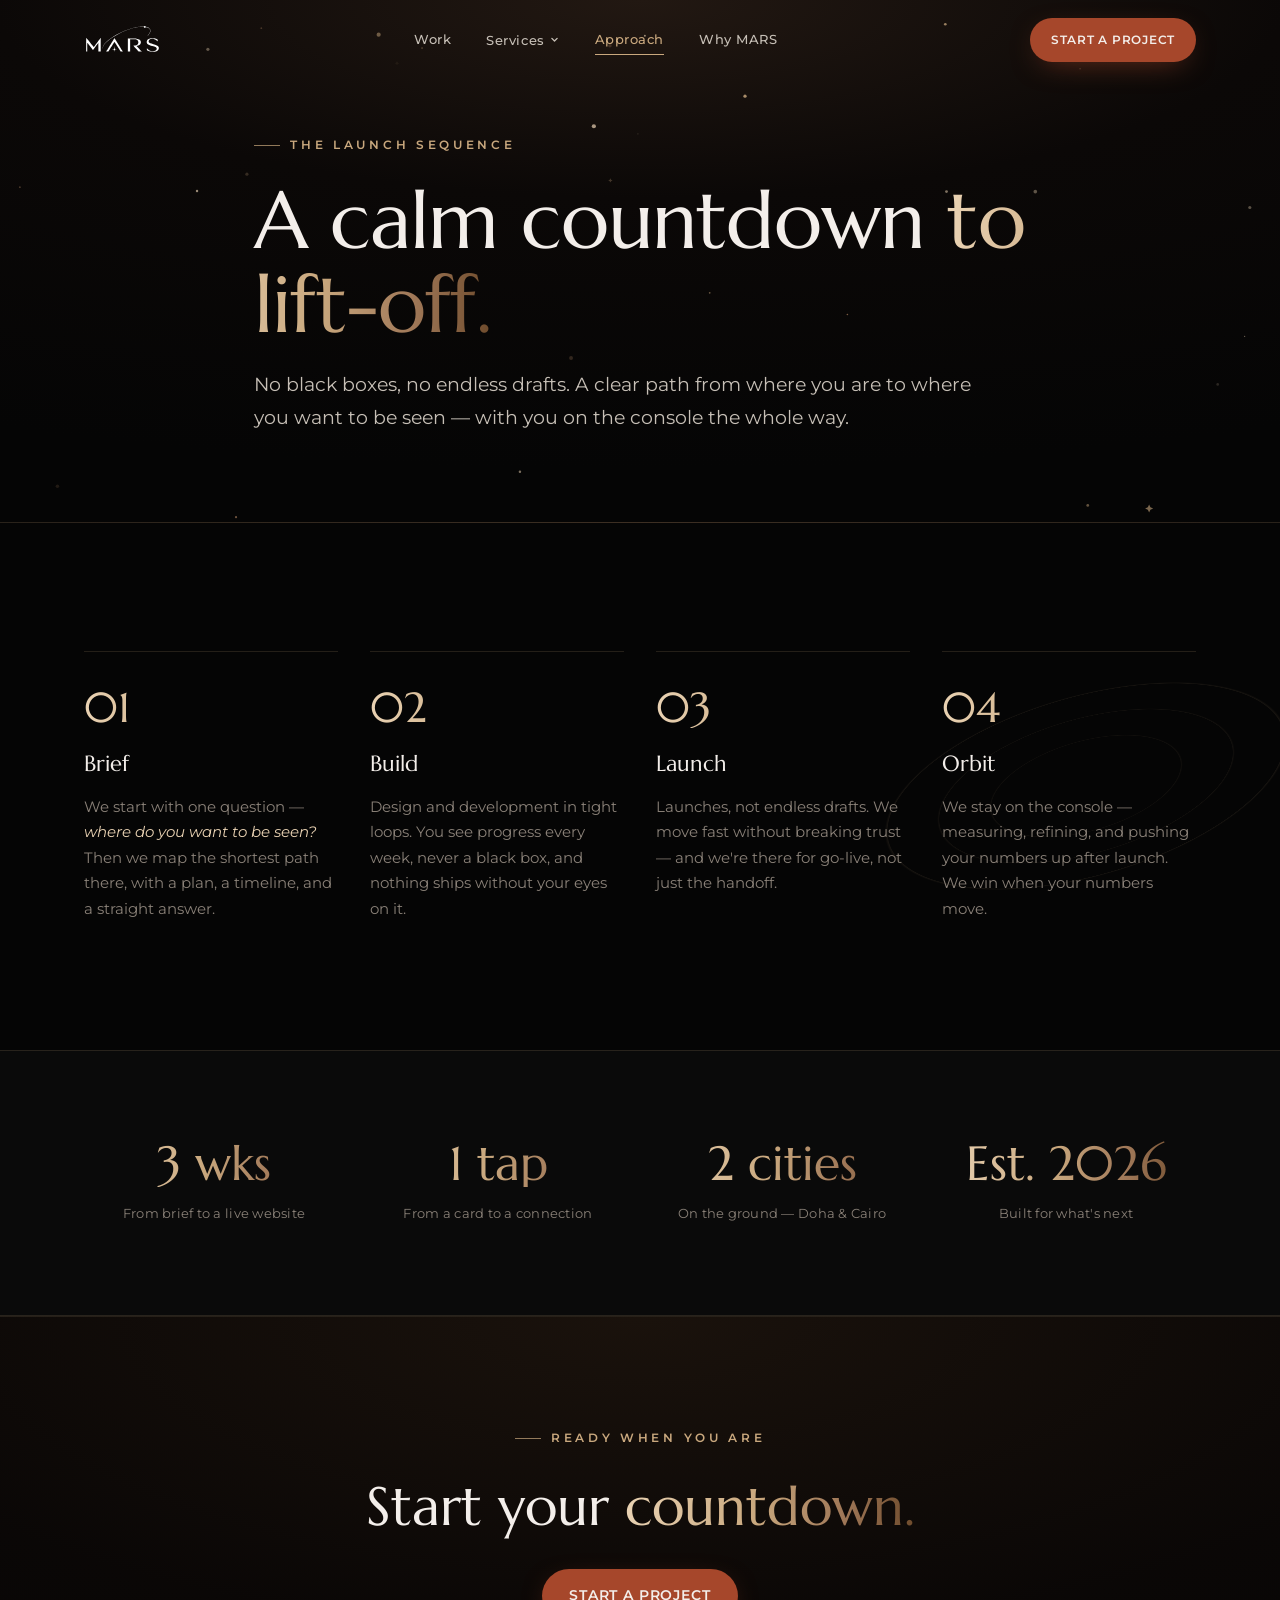
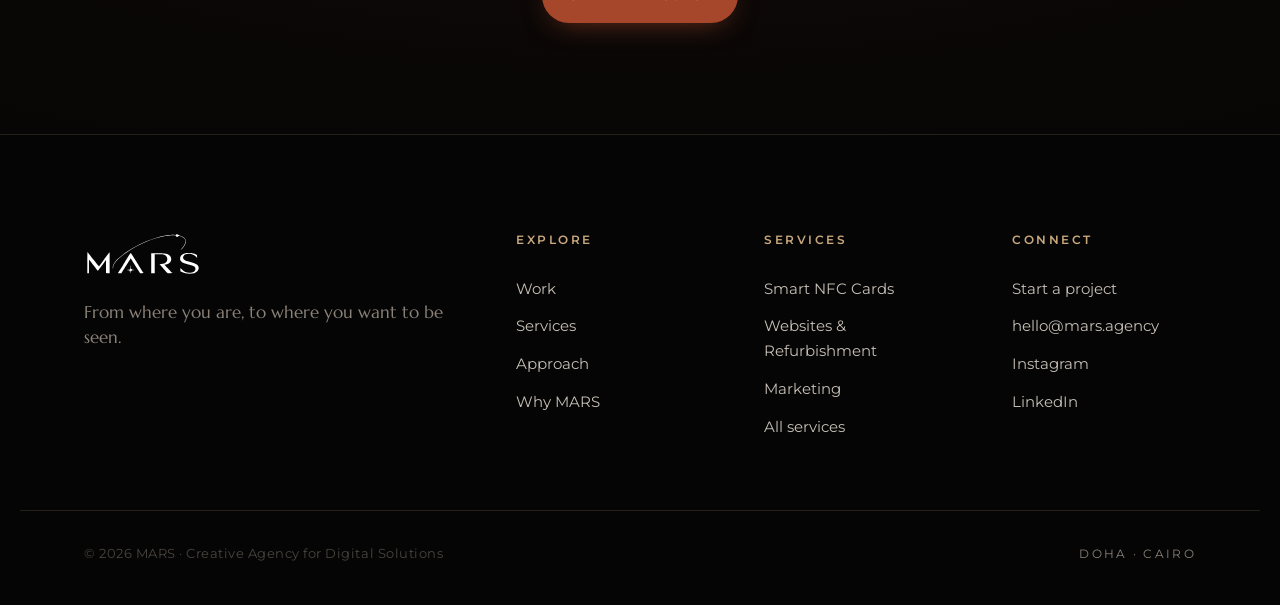
==== approach.html @ fa7410df "Initial commit" ====
<!DOCTYPE html>
<html lang="en">
<head>
  <meta charset="UTF-8" />
  <meta name="viewport" content="width=device-width, initial-scale=1.0" />
  <title>Approach — MARS</title>
  <meta name="description" content="The MARS launch sequence: a calm countdown to lift-off. Brief, Build, Launch, Orbit — no black boxes, no endless drafts, a clear path from where you are to where you want to be seen." />
  <meta name="theme-color" content="#050505" />
  <link rel="icon" type="image/svg+xml" href="assets/logos/MARS_Icon.svg" />
  <link rel="preconnect" href="https://fonts.googleapis.com" />
  <link rel="preconnect" href="https://fonts.gstatic.com" crossorigin />
  <link href="https://fonts.googleapis.com/css2?family=Marcellus&family=Montserrat:wght@300;400;500;600;700&display=swap" rel="stylesheet" />
  <link rel="stylesheet" href="css/styles.css?v=2" />
</head>
<body>
  <a class="skip-link" href="#main">Skip to content</a>

  <header class="nav" id="nav">
    <div class="nav__inner">
      <a class="nav__brand" href="index.html" aria-label="MARS — home">
        <img src="assets/logos/MARS_Wordmark_White.svg?v=2" alt="MARS" class="nav__logo" />
      </a>
      <nav class="nav__links" aria-label="Primary">
        <a href="work.html">Work</a>
        <div class="nav__dd">
          <button class="nav__dd-btn" id="svcBtn" aria-expanded="false" aria-controls="svcMenu" aria-haspopup="true">
            Services
            <svg class="nav__dd-caret" viewBox="0 0 12 12" fill="none" stroke="currentColor" stroke-width="1.8" stroke-linecap="round" stroke-linejoin="round" aria-hidden="true"><path d="M2.5 4.5L6 8l3.5-3.5"/></svg>
          </button>
          <div class="nav__dd-menu" id="svcMenu" role="group" aria-labelledby="svcBtn">
            <a href="services.html" class="nav__dd-all">All services</a>
            <a href="nfc.html">Smart NFC Cards<small>Cards, tags &amp; stands that tap to connect</small></a>
            <a href="websites.html">Websites &amp; Refurbishment<small>New builds, and rescues of existing sites</small></a>
            <a href="marketing.html">Marketing<small>Campaigns, delivered with our partners</small></a>
          </div>
        </div>
        <a href="approach.html">Approach</a>
        <a href="why.html">Why MARS</a>
      </nav>
      <div class="nav__actions">
        <a href="contact.html" class="btn btn--primary btn--sm">Start a project</a>
      </div>
      <button class="nav__toggle" id="navToggle" aria-label="Open menu" aria-expanded="false" aria-controls="mobileMenu">
        <span></span><span></span>
      </button>
    </div>
    <div class="mobile-menu" id="mobileMenu" hidden>
      <a href="work.html">Work</a>
      <button class="mobile-menu__toggle" id="mobileSvcToggle" aria-expanded="false" aria-controls="mobileSvc">
        Services
        <svg class="nav__dd-caret" viewBox="0 0 12 12" fill="none" stroke="currentColor" stroke-width="1.8" stroke-linecap="round" stroke-linejoin="round" aria-hidden="true"><path d="M2.5 4.5L6 8l3.5-3.5"/></svg>
      </button>
      <div class="mobile-menu__sub" id="mobileSvc" hidden>
        <a href="services.html">All services</a>
        <a href="nfc.html">Smart NFC Cards</a>
        <a href="websites.html">Websites &amp; Refurbishment</a>
        <a href="marketing.html">Marketing</a>
      </div>
      <a href="approach.html">Approach</a>
      <a href="why.html">Why MARS</a>
      <a href="contact.html" class="btn btn--primary">Start a project</a>
    </div>
  </header>

  <main id="main">
    <!-- PAGE HERO -->
    <section class="page-hero">
      <canvas class="page-hero__canvas sky" data-density="0.7" aria-hidden="true"></canvas>
      <div class="container page-hero__inner reveal">
        <p class="eyebrow eyebrow--gold">The launch sequence</p>
        <h1 class="page-hero__title">A calm countdown <span>to lift-off.</span></h1>
        <p class="page-hero__intro">
          No black boxes, no endless drafts. A clear path from where you are to where you
          want to be seen — with you on the console the whole way.
        </p>
      </div>
    </section>

    <!-- STEPS -->
    <section class="approach" id="approach">
      <div class="approach__rings" aria-hidden="true"></div>
      <div class="container">
        <ol class="steps">
          <li class="step reveal">
            <span class="step__num">01</span>
            <h2 class="step__title">Brief</h2>
            <p class="step__desc">We start with one question — <em>where do you want to be seen?</em> Then we map the shortest path there, with a plan, a timeline, and a straight answer.</p>
          </li>
          <li class="step reveal">
            <span class="step__num">02</span>
            <h2 class="step__title">Build</h2>
            <p class="step__desc">Design and development in tight loops. You see progress every week, never a black box, and nothing ships without your eyes on it.</p>
          </li>
          <li class="step reveal">
            <span class="step__num">03</span>
            <h2 class="step__title">Launch</h2>
            <p class="step__desc">Launches, not endless drafts. We move fast without breaking trust — and we're there for go-live, not just the handoff.</p>
          </li>
          <li class="step reveal">
            <span class="step__num">04</span>
            <h2 class="step__title">Orbit</h2>
            <p class="step__desc">We stay on the console — measuring, refining, and pushing your numbers up after launch. We win when your numbers move.</p>
          </li>
        </ol>
      </div>
    </section>

    <!-- SIGNALS -->
    <section class="signals" aria-label="At a glance">
      <div class="container signals__grid">
        <div class="signal reveal">
          <span class="signal__value" data-count="3" data-suffix=" wks">3 wks</span>
          <span class="signal__label">From brief to a live website</span>
        </div>
        <div class="signal reveal">
          <span class="signal__value">1 tap</span>
          <span class="signal__label">From a card to a connection</span>
        </div>
        <div class="signal reveal">
          <span class="signal__value">2 cities</span>
          <span class="signal__label">On the ground — Doha &amp; Cairo</span>
        </div>
        <div class="signal reveal">
          <span class="signal__value">Est. 2026</span>
          <span class="signal__label">Built for what's next</span>
        </div>
      </div>
    </section>
  </main>

  <section class="cta-band">
    <div class="container cta-band__inner reveal">
      <p class="eyebrow eyebrow--gold">Ready when you are</p>
      <h2 class="cta-band__title">Start your <span>countdown.</span></h2>
      <a href="contact.html" class="btn btn--primary">Start a project</a>
    </div>
  </section>

  <footer class="footer">
    <div class="container footer__inner">
      <div class="footer__brand">
        <img src="assets/logos/MARS_Wordmark_White.svg?v=2" alt="MARS — Creative Agency for Digital Solutions" class="footer__logo" />
        <p class="footer__tagline">From where you are, to where you want to be seen.</p>
      </div>
      <nav class="footer__col" aria-label="Explore">
        <h4>Explore</h4>
        <a href="work.html">Work</a>
        <a href="services.html">Services</a>
        <a href="approach.html">Approach</a>
        <a href="why.html">Why MARS</a>
      </nav>
      <nav class="footer__col" aria-label="Services">
        <h4>Services</h4>
        <a href="nfc.html">Smart NFC Cards</a>
        <a href="websites.html">Websites &amp; Refurbishment</a>
        <a href="marketing.html">Marketing</a>
        <a href="services.html">All services</a>
      </nav>
      <nav class="footer__col" aria-label="Connect">
        <h4>Connect</h4>
        <a href="contact.html">Start a project</a>
        <a href="mailto:hello@mars.agency">hello@mars.agency</a>
        <a href="#" data-social="instagram">Instagram</a>
        <a href="#" data-social="linkedin">LinkedIn</a>
      </nav>
    </div>
    <div class="container footer__bottom">
      <p>© <span id="year">2026</span> MARS · Creative Agency for Digital Solutions</p>
      <p class="footer__made">Doha · Cairo</p>
    </div>
  </footer>

  <script src="js/script.js?v=2"></script>
</body>
</html>
---- css/styles.css ----
/* =================================================================
   MARS — Creative Agency for Digital Solutions
   Brand-accurate stylesheet
   Palette, type and rules per MARS Brand Guidelines (Edition 02)
   ================================================================= */

/* ----------------------------- Tokens ----------------------------- */
:root {
  /* Primary */
  --deep-space: #050505;
  --ink: #141414;
  --solar-gold: #C9A87E;
  --moon-dust: #F3EEEA;

  /* Secondary */
  --terracotta: #A6472B;
  --deep-bronze: #6E4B2C;
  --dust-orange: #DC714D;

  /* Gold tints */
  --gold-light: #E9D2B3;
  --gold-mid: #A07858;
  --gold-pale: #F6ECDD;

  /* Warm neutrals */
  --n-ink: #141414;
  --n-4a: #4A443E;
  --n-8a: #8A8178;
  --n-c6: #C6BFB6;
  --n-e2: #E2DAD1;

  /* Surfaces */
  --surface-1: #0A0A0A;
  --surface-2: #101010;
  --surface-3: #161311;
  --line-dark: rgba(201, 168, 126, 0.16);
  --line-light: rgba(20, 20, 20, 0.12);

  /* Gradients */
  --grad-gold: linear-gradient(180deg, #E9D2B3 0%, #C9A87E 45%, #A07858 75%, #6E4B2C 100%);
  --grad-gold-h: linear-gradient(90deg, #E9D2B3 0%, #C9A87E 45%, #A07858 75%, #6E4B2C 100%);
  --grad-horizon: linear-gradient(135deg, #DC714D 0%, #4F2517 100%);
  --grad-space: radial-gradient(120% 90% at 50% 0%, #221812 0%, #0b0807 42%, #050505 100%);

  /* Type */
  --font-display: "Marcellus", "Times New Roman", serif;
  --font-body: "Montserrat", -apple-system, BlinkMacSystemFont, "Segoe UI", sans-serif;

  /* Layout */
  --maxw: 1240px;
  --gutter: clamp(20px, 5vw, 64px);
  --radius: 14px;
  --radius-sm: 10px;

  --ease: cubic-bezier(0.22, 1, 0.36, 1);
}

/* ----------------------------- Reset ------------------------------ */
*, *::before, *::after { box-sizing: border-box; margin: 0; padding: 0; }
html { scroll-behavior: smooth; -webkit-text-size-adjust: 100%; }
@media (prefers-reduced-motion: reduce) {
  html { scroll-behavior: auto; }
  *, *::before, *::after { animation-duration: 0.001ms !important; animation-iteration-count: 1 !important; transition-duration: 0.001ms !important; }
}

body {
  font-family: var(--font-body);
  background: var(--deep-space);
  color: var(--moon-dust);
  line-height: 1.7;
  font-weight: 400;
  -webkit-font-smoothing: antialiased;
  text-rendering: optimizeLegibility;
  overflow-x: hidden;
}

img, svg { display: block; max-width: 100%; }
a { color: inherit; text-decoration: none; }
button { font-family: inherit; cursor: pointer; border: none; background: none; color: inherit; }
ul, ol { list-style: none; }

::selection { background: var(--terracotta); color: var(--moon-dust); }

.skip-link {
  position: absolute; left: -999px; top: 0; z-index: 1000;
  background: var(--solar-gold); color: var(--deep-space);
  padding: 12px 20px; border-radius: 0 0 8px 0; font-weight: 600;
}
.skip-link:focus { left: 0; }

.container { width: 100%; max-width: var(--maxw); margin-inline: auto; padding-inline: var(--gutter); }

/* ------------------------- Shared elements ------------------------ */
.eyebrow {
  font-family: var(--font-body);
  font-weight: 600;
  font-size: 0.72rem;
  letter-spacing: 0.32em;
  text-transform: uppercase;
  margin-bottom: 1.4rem;
}
.eyebrow--gold { color: var(--solar-gold); }
.eyebrow--terra { color: var(--terracotta); }
.eyebrow::before {
  content: ""; display: inline-block; width: 26px; height: 1px;
  background: currentColor; vertical-align: middle; margin-right: 0.9em; opacity: 0.7;
}

.section-title {
  font-family: var(--font-display);
  font-weight: 400;
  line-height: 1.08;
  letter-spacing: -0.01em;
  font-size: clamp(2rem, 4.6vw, 3.5rem);
  color: var(--ink);
}
.section-title--light { color: var(--moon-dust); }

.section-head { max-width: 760px; margin-bottom: clamp(2.6rem, 5vw, 4rem); }
.section-intro {
  margin-top: 1.4rem; font-size: 1.05rem; color: var(--n-4a); max-width: 60ch;
}
.section-intro--muted { color: var(--n-c6); }

/* Buttons */
.btn {
  --pad-y: 0.95rem; --pad-x: 1.7rem;
  display: inline-flex; align-items: center; justify-content: center; gap: 0.6em;
  padding: var(--pad-y) var(--pad-x);
  font-family: var(--font-body); font-weight: 600; font-size: 0.86rem;
  letter-spacing: 0.06em; text-transform: uppercase;
  border-radius: 100px; min-height: 48px;
  transition: transform 0.4s var(--ease), background 0.4s var(--ease), color 0.4s var(--ease), box-shadow 0.4s var(--ease), border-color 0.4s var(--ease);
  will-change: transform;
}
.btn--sm { --pad-y: 0.7rem; --pad-x: 1.3rem; min-height: 42px; font-size: 0.78rem; }
.btn--block { width: 100%; }

.btn--primary { background: var(--terracotta); color: var(--moon-dust); box-shadow: 0 8px 30px -12px rgba(166, 71, 43, 0.8); }
.btn--primary:hover { background: var(--dust-orange); transform: translateY(-2px); box-shadow: 0 14px 40px -12px rgba(220, 113, 77, 0.7); }

.btn--gold { background: var(--grad-gold-h); color: var(--deep-space); }
.btn--gold:hover { transform: translateY(-2px); box-shadow: 0 14px 40px -14px rgba(201, 168, 126, 0.7); }

.btn--ghost { border: 1px solid var(--line-dark); color: var(--moon-dust); background: transparent; }
.btn--ghost:hover { border-color: var(--solar-gold); color: var(--solar-gold); transform: translateY(-2px); }

:focus-visible { outline: 2px solid var(--dust-orange); outline-offset: 3px; border-radius: 4px; }

/* ------------------------- Reveal on scroll ----------------------- */
.reveal { opacity: 0; transform: translateY(26px); transition: opacity 0.9s var(--ease), transform 0.9s var(--ease); }
.reveal.is-visible { opacity: 1; transform: none; }
@media (prefers-reduced-motion: reduce) { .reveal { opacity: 1; transform: none; } }

/* ============================== NAV ============================== */
.nav {
  position: fixed; inset: 0 0 auto 0; z-index: 100;
  transition: background 0.4s var(--ease), backdrop-filter 0.4s var(--ease), border-color 0.4s var(--ease);
  border-bottom: 1px solid transparent;
}
.nav.is-scrolled {
  background: rgba(5, 5, 5, 0.72);
  backdrop-filter: blur(14px) saturate(120%);
  -webkit-backdrop-filter: blur(14px) saturate(120%);
  border-bottom-color: var(--line-dark);
}
.nav__inner {
  max-width: var(--maxw); margin-inline: auto; padding: 1.1rem var(--gutter);
  display: flex; align-items: center; justify-content: space-between; gap: 2rem;
}
.nav__logo { height: 30px; width: auto; }
.nav__links { display: flex; align-items: center; gap: 2.2rem; }
.nav__links > a, .nav__dd-btn {
  font-size: 0.82rem; letter-spacing: 0.04em; color: var(--n-c6); font-weight: 500;
  font-family: var(--font-body);
  position: relative; padding: 0.3rem 0; transition: color 0.3s var(--ease);
}
.nav__links > a::after, .nav__dd-btn::after {
  content: ""; position: absolute; left: 0; bottom: 0; width: 0; height: 1px;
  background: var(--solar-gold); transition: width 0.4s var(--ease);
}
.nav__links > a:hover, .nav__dd-btn:hover { color: var(--moon-dust); }
.nav__links > a:hover::after, .nav__dd-btn:hover::after { width: 100%; }
.nav__actions { display: flex; }

/* Services dropdown */
.nav__dd { position: relative; }
.nav__dd-btn { display: inline-flex; align-items: center; gap: 0.45em; }
.nav__dd-caret { width: 9px; height: 9px; transition: transform 0.35s var(--ease); }
.nav__dd-btn[aria-expanded="true"] .nav__dd-caret { transform: rotate(180deg); }

.nav__dd-menu {
  position: absolute; top: 100%; left: 50%; transform: translate(-50%, 8px);
  margin-top: 14px; min-width: 268px; padding: 0.6rem;
  background: rgba(10, 10, 10, 0.96);
  backdrop-filter: blur(16px) saturate(120%);
  -webkit-backdrop-filter: blur(16px) saturate(120%);
  border: 1px solid var(--line-dark); border-radius: var(--radius);
  box-shadow: 0 30px 60px -24px rgba(0, 0, 0, 0.9);
  opacity: 0; visibility: hidden; pointer-events: none;
  transition: opacity 0.32s var(--ease), transform 0.32s var(--ease), visibility 0.32s;
}
/* Invisible bridge so the cursor can travel from the button to the menu */
.nav__dd-menu::before { content: ""; position: absolute; left: 0; right: 0; top: -14px; height: 14px; }
.nav__dd:hover .nav__dd-menu,
.nav__dd-btn[aria-expanded="true"] + .nav__dd-menu {
  opacity: 1; visibility: visible; pointer-events: auto; transform: translate(-50%, 0);
}
.nav__dd-menu a {
  display: block; padding: 0.7rem 0.9rem; border-radius: var(--radius-sm);
  color: var(--n-c6); font-size: 0.88rem; line-height: 1.35;
  transition: background 0.3s var(--ease), color 0.3s var(--ease);
}
.nav__dd-menu a small {
  display: block; font-size: 0.72rem; color: var(--n-8a); margin-top: 0.15rem; letter-spacing: 0.01em;
}
.nav__dd-menu a:hover { background: var(--surface-3); color: var(--moon-dust); }
.nav__dd-menu a:hover small { color: var(--n-c6); }
.nav__dd-menu a[aria-current="page"] { color: var(--solar-gold); background: var(--surface-2); }
.nav__dd-menu .nav__dd-all {
  margin-bottom: 0.3rem; padding-bottom: 0.85rem; border-bottom: 1px solid var(--line-dark);
  border-radius: var(--radius-sm) var(--radius-sm) 0 0;
  font-size: 0.7rem; letter-spacing: 0.2em; text-transform: uppercase; color: var(--n-8a); font-weight: 600;
}

.nav__toggle { display: none; width: 44px; height: 44px; flex-direction: column; justify-content: center; align-items: center; gap: 6px; }
.nav__toggle span { display: block; width: 24px; height: 2px; background: var(--moon-dust); transition: transform 0.35s var(--ease), opacity 0.35s var(--ease); }
.nav__toggle[aria-expanded="true"] span:first-child { transform: translateY(4px) rotate(45deg); }
.nav__toggle[aria-expanded="true"] span:last-child { transform: translateY(-4px) rotate(-45deg); }

.mobile-menu[hidden] { display: none; }
.mobile-menu {
  display: flex; flex-direction: column; gap: 0.4rem;
  padding: 1rem var(--gutter) 2rem;
  background: rgba(5, 5, 5, 0.96); backdrop-filter: blur(14px);
  border-bottom: 1px solid var(--line-dark);
}
.mobile-menu a { padding: 0.9rem 0; font-size: 1.05rem; color: var(--n-c6); border-bottom: 1px solid var(--line-dark); }
.mobile-menu a.btn { border: none; margin-top: 1rem; color: var(--moon-dust); }

/* Mobile services disclosure */
.mobile-menu__toggle {
  display: flex; align-items: center; justify-content: space-between; width: 100%;
  padding: 0.9rem 0; font-size: 1.05rem; color: var(--n-c6);
  border-bottom: 1px solid var(--line-dark); text-align: left; min-height: 48px;
}
.mobile-menu__toggle .nav__dd-caret { width: 11px; height: 11px; transition: transform 0.35s var(--ease); }
.mobile-menu__toggle[aria-expanded="true"] { color: var(--solar-gold); }
.mobile-menu__toggle[aria-expanded="true"] .nav__dd-caret { transform: rotate(180deg); }
.mobile-menu__sub[hidden] { display: none; }
/* Nested links aren't direct children of .mobile-menu, so they don't get blockified by its
   flex context — lay them out explicitly or they run together on one line. */
.mobile-menu__sub {
  display: flex; flex-direction: column;
  padding-left: 1.1rem; border-left: 1px solid var(--line-dark); margin-left: 0.2rem;
}
.mobile-menu__sub a { font-size: 0.96rem; padding: 0.75rem 0; }
.mobile-menu__sub a:last-child { border-bottom: none; }

/* ============================== HERO ============================== */
.hero {
  position: relative; min-height: 100svh; display: flex; align-items: center;
  padding: 8rem 0 5rem; background: var(--grad-space); overflow: hidden; isolation: isolate;
}
.hero__canvas { position: absolute; inset: 0; z-index: -2; width: 100%; height: 100%; }
.hero__glow {
  position: absolute; z-index: -1; left: 50%; top: 8%; width: min(900px, 90vw); height: 520px;
  transform: translateX(-50%);
  background: radial-gradient(closest-side, rgba(201, 168, 126, 0.16), transparent 72%);
  filter: blur(10px); pointer-events: none;
}
.hero__inner {
  max-width: 920px; margin-inline: auto; padding-inline: var(--gutter); text-align: center;
}
.hero .eyebrow::before { display: none; }
.hero .eyebrow { display: block; }

.hero__lockup {
  width: min(660px, 82vw); height: auto; margin: 0.5rem auto 2.2rem;
  filter: drop-shadow(0 12px 50px rgba(201, 168, 126, 0.18));
}
.hero__tagline {
  font-family: var(--font-display); font-weight: 400;
  font-size: clamp(1.5rem, 4vw, 2.85rem); line-height: 1.18; letter-spacing: 0.005em;
  color: var(--moon-dust);
}
.hero__tagline span {
  background: var(--grad-gold-h); -webkit-background-clip: text; background-clip: text; color: transparent;
}
.hero__sub {
  margin: 1.8rem auto 0; max-width: 56ch; color: var(--n-c6); font-size: 1.05rem;
}
.hero__cta { margin-top: 2.6rem; display: flex; gap: 1rem; justify-content: center; flex-wrap: wrap; }
.hero__meta {
  margin-top: 2.8rem; font-size: 0.72rem; letter-spacing: 0.28em; text-transform: uppercase;
  color: var(--n-8a);
}

.hero__scroll {
  position: absolute; left: 50%; bottom: 26px; transform: translateX(-50%); z-index: 2;
  width: 26px; height: 44px; display: grid; place-items: center;
}
.hero__scroll-line { width: 1px; height: 34px; background: linear-gradient(var(--solar-gold), transparent); position: relative; overflow: hidden; }
.hero__scroll-line::after {
  content: ""; position: absolute; top: -60%; left: 0; width: 100%; height: 60%;
  background: var(--gold-light); animation: scrolldrop 2.2s var(--ease) infinite;
}
@keyframes scrolldrop { 0% { top: -60%; } 60%,100% { top: 120%; } }

/* ============================== MARQUEE ============================== */
.marquee {
  background: var(--surface-1); border-block: 1px solid var(--line-dark);
  padding: 1.4rem 0; overflow: hidden; white-space: nowrap;
  -webkit-mask-image: linear-gradient(90deg, transparent, #000 8%, #000 92%, transparent);
          mask-image: linear-gradient(90deg, transparent, #000 8%, #000 92%, transparent);
}
.marquee__track { display: inline-flex; align-items: center; gap: 2.6rem; animation: marquee 34s linear infinite; }
.marquee__track span {
  font-family: var(--font-display); font-size: clamp(1.2rem, 2.4vw, 1.7rem); color: var(--n-8a); letter-spacing: 0.02em;
}
.marquee__track .star { color: var(--terracotta); font-size: 0.9rem; }
@keyframes marquee { to { transform: translateX(-50%); } }

/* ============================== STATEMENT ============================== */
.statement { padding: clamp(5rem, 11vw, 9rem) 0; background: var(--deep-space); text-align: center; }
.statement .eyebrow { display: inline-block; }
.statement__lead {
  font-family: var(--font-display); font-weight: 400;
  font-size: clamp(1.6rem, 4.4vw, 3.1rem); line-height: 1.28; letter-spacing: -0.005em;
  max-width: 20ch; margin: 1.5rem auto 0; color: var(--n-c6);
}
.statement__lead em { font-style: normal; color: var(--moon-dust); }

/* ============================== SECTIONS: LIGHT ============================== */
.section--light { background: var(--moon-dust); color: var(--ink); }
.section--light .section-intro { color: var(--n-4a); }

.services { padding: clamp(4.5rem, 10vw, 8rem) 0; }
.services__grid {
  display: grid; grid-template-columns: repeat(3, 1fr); gap: clamp(1rem, 2vw, 1.6rem);
}
.service-card {
  position: relative; display: flex; flex-direction: column;
  background: #fff; border-radius: var(--radius);
  padding: 2.2rem 1.6rem 2rem; border: 1px solid var(--n-e2); overflow: hidden;
  transition: transform 0.5s var(--ease), box-shadow 0.5s var(--ease), border-color 0.5s var(--ease);
}
.service-card--lead { border-color: var(--gold-light); }
.service-card .link-arrow { margin-top: auto; padding-top: 1.4rem; }
.service-card:hover { transform: translateY(-6px); box-shadow: 0 24px 50px -28px rgba(20, 20, 20, 0.35); border-color: var(--gold-light); }
.service-card__marker {
  position: absolute; top: 1.5rem; right: 1.5rem; width: 10px; height: 10px; border-radius: 50%;
  background: var(--grad-gold); box-shadow: 0 0 0 4px rgba(201, 168, 126, 0.14);
}
.service-card__icon { color: var(--ink); width: 52px; height: 52px; margin-bottom: 1.4rem; }
.service-card__icon svg { width: 100%; height: 100%; }
.service-card__title {
  font-family: var(--font-display); font-weight: 400; font-size: 1.32rem; line-height: 1.2;
  color: var(--ink); margin-bottom: 0.7rem;
}
.service-card__desc { font-size: 0.94rem; color: var(--n-4a); line-height: 1.65; }
.service-card__flag {
  position: absolute; top: 0; right: 0; padding: 0.35rem 0.9rem;
  background: var(--terracotta); color: var(--moon-dust);
  font-size: 0.6rem; letter-spacing: 0.18em; text-transform: uppercase; font-weight: 700;
  border-radius: 0 var(--radius) 0 var(--radius);
}

/* ============================== WORK ============================== */
.work { padding: clamp(4.5rem, 10vw, 8rem) 0; background: var(--surface-1); }
.work__grid {
  display: grid; grid-template-columns: repeat(2, 1fr); gap: clamp(1rem, 2vw, 1.4rem);
  grid-auto-rows: minmax(240px, auto);
}
.work-tile {
  position: relative; border: 1px solid var(--line-dark); border-radius: var(--radius);
  background: linear-gradient(160deg, #100d0b, #0a0a0a); overflow: hidden;
  display: flex; flex-direction: column; justify-content: space-between; min-height: 260px;
  transition: transform 0.5s var(--ease), border-color 0.5s var(--ease);
}
.work-tile:hover { transform: translateY(-5px); border-color: var(--solar-gold); }
.work-tile--wide { grid-column: span 2; grid-row: span 2; flex-direction: row; align-items: stretch; }
.work-tile__body { padding: 1.8rem; position: relative; z-index: 2; }
.work-tile--wide .work-tile__body { align-self: flex-end; max-width: 52%; }
.work-tile__tag {
  display: inline-block; font-size: 0.68rem; letter-spacing: 0.22em; text-transform: uppercase;
  color: var(--solar-gold); margin-bottom: 0.8rem;
}
.work-tile__body h3 { font-family: var(--font-display); font-weight: 400; font-size: clamp(1.2rem, 2.2vw, 1.7rem); color: var(--moon-dust); line-height: 1.14; }
.work-tile__body p { margin-top: 0.7rem; color: var(--n-8a); font-size: 0.92rem; }

/* Work art */
.work-tile__art { position: relative; flex: 1; min-height: 150px; }
.work-tile__art--ui { display: grid; place-items: center; background: radial-gradient(120% 120% at 70% 20%, rgba(201,168,126,.1), transparent 60%); }
.mock-ui { width: 78%; max-width: 420px; aspect-ratio: 16/10; background: #0d0d0d; border: 1px solid var(--line-dark); border-radius: 10px; padding: 12px; transform: rotate(-2deg) translateY(6px); box-shadow: 0 30px 60px -30px #000; }
.mock-ui__bar { display: flex; gap: 5px; margin-bottom: 10px; }
.mock-ui__bar span { width: 7px; height: 7px; border-radius: 50%; background: var(--n-4a); }
.mock-ui__hero { height: 44%; border-radius: 6px; background: var(--grad-horizon); opacity: 0.85; margin-bottom: 10px; }
.mock-ui__row { display: flex; gap: 8px; }
.mock-ui__row i { flex: 1; height: 34px; border-radius: 5px; background: #171717; border: 1px solid var(--line-dark); }

.work-tile__art--play { display: grid; place-items: center; background: radial-gradient(120% 120% at 50% 40%, rgba(220,113,77,.14), transparent 62%); }
.play-btn { width: 66px; height: 66px; border-radius: 50%; border: 2px solid var(--solar-gold); display: grid; place-items: center; position: relative; transition: transform .4s var(--ease); }
.work-tile:hover .play-btn { transform: scale(1.08); }
.play-btn::after { content: ""; border-left: 16px solid var(--solar-gold); border-block: 10px solid transparent; margin-left: 5px; }

.work-tile__art--card { display: grid; place-items: center; background: radial-gradient(120% 120% at 40% 60%, rgba(201,168,126,.1), transparent 60%); }
.mock-card { width: 62%; max-width: 200px; aspect-ratio: 1.586/1; background: linear-gradient(150deg, #151515, #050505); border: 1px solid var(--line-dark); border-radius: 12px; display: grid; place-items: center; position: relative; transform: rotate(4deg); box-shadow: 0 24px 40px -22px #000; }
.mock-card img { width: 46%; opacity: 0.95; }
.mock-card__wave { position: absolute; top: 12px; right: 14px; width: 16px; height: 16px; border-radius: 0 50% 50% 0; border: 2px solid var(--solar-gold); border-left: none; opacity: 0.8; }

/* ============================== APPROACH ============================== */
.approach { position: relative; padding: clamp(4.5rem, 10vw, 8rem) 0; background: var(--deep-space); overflow: hidden; }
.approach__rings {
  position: absolute; right: -20%; top: 50%; width: 900px; height: 900px; transform: translateY(-50%) rotate(-16deg);
  pointer-events: none; opacity: 0.5;
  background:
    radial-gradient(ellipse 46% 20% at 50% 50%, transparent 49.4%, rgba(201,168,126,.18) 49.6%, transparent 50.2%),
    radial-gradient(ellipse 34% 15% at 50% 50%, transparent 49.4%, rgba(201,168,126,.14) 49.6%, transparent 50.2%),
    radial-gradient(ellipse 22% 10% at 50% 50%, transparent 49.2%, rgba(201,168,126,.12) 49.6%, transparent 50.4%);
}
.steps { display: grid; grid-template-columns: repeat(4, 1fr); gap: clamp(1.2rem, 2.5vw, 2rem); position: relative; z-index: 2; }
.step { position: relative; padding-top: 2.2rem; border-top: 1px solid var(--line-dark); }
.step__num {
  font-family: var(--font-display); font-size: 2.6rem; line-height: 1; color: transparent;
  background: var(--grad-gold-h); -webkit-background-clip: text; background-clip: text; display: block; margin-bottom: 1rem;
}
.step__title { font-family: var(--font-display); font-weight: 400; font-size: 1.4rem; color: var(--moon-dust); margin-bottom: 0.7rem; }
.step__desc { color: var(--n-8a); font-size: 0.94rem; }
.step__desc em { font-style: italic; color: var(--gold-light); }

/* ============================== WHY / VALUES ============================== */
.why { padding: clamp(4.5rem, 10vw, 8rem) 0; background: linear-gradient(180deg, #050505 0%, #0c0906 100%); }
.why__inner { display: grid; grid-template-columns: 1fr 1fr; gap: clamp(2.5rem, 6vw, 5rem); align-items: center; }
.why__intro .btn { margin-top: 2rem; }
.values { display: grid; grid-template-columns: 1fr 1fr; gap: 1px; background: var(--line-dark); border: 1px solid var(--line-dark); border-radius: var(--radius); overflow: hidden; }
.value { background: var(--surface-2); padding: 2rem 1.7rem; transition: background 0.4s var(--ease); }
.value:hover { background: var(--surface-3); }
.value__title { font-family: var(--font-display); font-weight: 400; font-size: 1.4rem; color: var(--solar-gold); margin-bottom: 0.6rem; }
.value__desc { font-size: 0.9rem; color: var(--n-8a); }

/* ============================== SIGNALS ============================== */
.signals { padding: clamp(3rem, 7vw, 5rem) 0; background: var(--surface-1); border-block: 1px solid var(--line-dark); }
.signals__grid { display: grid; grid-template-columns: repeat(4, 1fr); gap: 1.5rem; text-align: center; }
.signal { padding: 0.5rem; }
.signal__value {
  display: block; font-family: var(--font-display); font-weight: 400;
  font-size: clamp(2rem, 4.4vw, 3rem); line-height: 1; color: transparent;
  background: var(--grad-gold-h); -webkit-background-clip: text; background-clip: text; margin-bottom: 0.8rem;
}
.signal__label { font-size: 0.82rem; color: var(--n-8a); letter-spacing: 0.02em; }

/* ============================== CONTACT ============================== */
.contact { position: relative; padding: clamp(4.5rem, 10vw, 8rem) 0; background: var(--grad-space); overflow: hidden; isolation: isolate; }
.contact__canvas { position: absolute; inset: 0; z-index: -1; width: 100%; height: 100%; }
.contact__inner { display: grid; grid-template-columns: 1fr 1fr; gap: clamp(2.5rem, 6vw, 5rem); align-items: start; }
.contact__title { font-family: var(--font-display); font-weight: 400; font-size: clamp(2.1rem, 5.5vw, 4rem); line-height: 1.08; letter-spacing: -0.01em; color: var(--moon-dust); margin: 1.2rem 0; }
.contact__sub { color: var(--n-c6); max-width: 44ch; font-size: 1.05rem; }
.contact__details { margin-top: 2.4rem; display: grid; gap: 1.2rem; }
.contact__details li { display: grid; grid-template-columns: 90px 1fr; align-items: baseline; gap: 1rem; padding-top: 1.2rem; border-top: 1px solid var(--line-dark); }
.contact__details span { font-size: 0.7rem; letter-spacing: 0.22em; text-transform: uppercase; color: var(--n-8a); }
.contact__details a { color: var(--solar-gold); font-size: 1.05rem; transition: color 0.3s var(--ease); }
.contact__details a:hover { color: var(--gold-light); }
.contact__details p { color: var(--n-c6); }

/* Form */
.contact-form { background: rgba(16, 16, 16, 0.6); border: 1px solid var(--line-dark); border-radius: var(--radius); padding: clamp(1.6rem, 3vw, 2.4rem); backdrop-filter: blur(8px); }
.field { margin-bottom: 1.2rem; }
.field label { display: block; font-size: 0.78rem; letter-spacing: 0.08em; text-transform: uppercase; color: var(--n-c6); margin-bottom: 0.5rem; font-weight: 500; }
.field .opt { text-transform: none; letter-spacing: 0; color: var(--n-8a); font-weight: 400; }
.field input, .field textarea {
  width: 100%; background: var(--surface-1); border: 1px solid var(--line-dark); border-radius: var(--radius-sm);
  padding: 0.85rem 1rem; color: var(--moon-dust); font-family: var(--font-body); font-size: 0.95rem;
  transition: border-color 0.3s var(--ease), box-shadow 0.3s var(--ease); resize: vertical;
}
.field input::placeholder, .field textarea::placeholder { color: var(--n-4a); }
.field input:focus, .field textarea:focus { outline: none; border-color: var(--solar-gold); box-shadow: 0 0 0 3px rgba(201, 168, 126, 0.14); }
.field input:user-invalid, .field textarea:user-invalid { border-color: var(--terracotta); }
.contact-form__note { margin-top: 1rem; font-size: 0.8rem; color: var(--n-8a); text-align: center; }
.contact-form__note.is-ok { color: var(--gold-light); }

/* ============================== FOOTER ============================== */
.footer { background: var(--deep-space); border-top: 1px solid var(--line-dark); padding: clamp(3.5rem, 8vw, 6rem) 0 2.5rem; }
.footer__inner { display: grid; grid-template-columns: 2fr 1fr 1fr 1fr; gap: clamp(2rem, 5vw, 4rem); }
.footer__logo { height: 46px; width: auto; margin-bottom: 1.4rem; }
.footer__tagline { font-family: var(--font-display); font-size: 1.05rem; color: var(--n-8a); max-width: 34ch; line-height: 1.5; }
.footer__col h4 { font-size: 0.72rem; letter-spacing: 0.22em; text-transform: uppercase; color: var(--solar-gold); margin-bottom: 1.2rem; font-weight: 600; }
.footer__col a { display: block; color: var(--n-c6); font-size: 0.92rem; padding: 0.4rem 0; transition: color 0.3s var(--ease), padding-left 0.3s var(--ease); }
.footer__col a:hover { color: var(--moon-dust); padding-left: 6px; }
.footer__bottom { display: flex; justify-content: space-between; align-items: center; flex-wrap: wrap; gap: 1rem; margin-top: clamp(2.5rem, 5vw, 4rem); padding-top: 2rem; border-top: 1px solid var(--line-dark); }
.footer__bottom p { font-size: 0.8rem; color: var(--n-4a); letter-spacing: 0.04em; }
.footer__made { color: var(--n-8a) !important; letter-spacing: 0.2em !important; text-transform: uppercase; font-size: 0.72rem !important; }

/* ============================== ACTIVE NAV ============================== */
.nav__links > a[aria-current="page"], .nav__dd-btn.is-active { color: var(--solar-gold); }
.nav__links > a[aria-current="page"]::after, .nav__dd-btn.is-active::after { width: 100%; }
.mobile-menu a[aria-current="page"]:not(.btn) { color: var(--solar-gold); }
.mobile-menu__toggle.is-active { color: var(--solar-gold); }

/* ============================== INTERIOR PAGE HERO ============================== */
.page-hero {
  position: relative; overflow: hidden; isolation: isolate;
  background: var(--grad-space);
  padding: clamp(8.5rem, 15vh, 12rem) 0 clamp(3rem, 7vw, 5.5rem);
  border-bottom: 1px solid var(--line-dark);
}
.page-hero__canvas { position: absolute; inset: 0; z-index: -1; width: 100%; height: 100%; }
.page-hero__inner { max-width: 900px; }
.page-hero__title {
  font-family: var(--font-display); font-weight: 400; line-height: 1.05; letter-spacing: -0.01em;
  font-size: clamp(2.6rem, 7vw, 5rem); color: var(--moon-dust); margin-bottom: 1.4rem;
}
.page-hero__title span {
  background: var(--grad-gold-h); -webkit-background-clip: text; background-clip: text; color: transparent;
}
.page-hero__intro { color: var(--n-c6); font-size: clamp(1.02rem, 1.6vw, 1.2rem); max-width: 58ch; }

/* First section after a page hero shouldn't double up on top padding visually — handled per-section */
.page-section { padding: clamp(4.5rem, 10vw, 8rem) 0; }
.page-section--dark { background: var(--deep-space); }
.page-section--surface { background: var(--surface-1); }

/* ============================== SERVICES OVERVIEW FOOTER LINK ============================== */
.services__foot { margin-top: clamp(2.2rem, 5vw, 3.2rem); text-align: center; }
.link-arrow {
  display: inline-flex; align-items: center; gap: 0.5em;
  font-weight: 600; font-size: 0.86rem; letter-spacing: 0.06em; text-transform: uppercase;
  color: var(--terracotta); transition: gap 0.35s var(--ease), color 0.35s var(--ease);
}
.link-arrow:hover { gap: 0.9em; color: var(--dust-orange); }
.section--light .link-arrow { color: var(--terracotta); }
.page-section--dark .link-arrow, .page-section--surface .link-arrow { color: var(--solar-gold); }
.page-section--dark .link-arrow:hover, .page-section--surface .link-arrow:hover { color: var(--gold-light); }

/* ============================== SERVICES DETAIL (services page) ============================== */
.svc-detail { display: grid; gap: clamp(1.2rem, 2.5vw, 1.8rem); }
.svc-row {
  display: grid; grid-template-columns: 64px 1fr auto; gap: clamp(1.4rem, 3vw, 2.6rem); align-items: start;
  padding: clamp(1.8rem, 3.5vw, 2.6rem); background: var(--surface-2);
  border: 1px solid var(--line-dark); border-radius: var(--radius);
  transition: border-color 0.4s var(--ease), transform 0.4s var(--ease), background 0.4s var(--ease);
}
.svc-row:hover { border-color: var(--solar-gold); transform: translateY(-4px); background: var(--surface-3); }
.svc-row__icon { width: 64px; height: 64px; color: var(--solar-gold); }
.svc-row__icon svg { width: 100%; height: 100%; }
.svc-row__title { font-family: var(--font-display); font-weight: 400; font-size: clamp(1.4rem, 2.6vw, 1.9rem); color: var(--moon-dust); margin-bottom: 0.7rem; }
.svc-row__desc { color: var(--n-c6); font-size: 0.98rem; max-width: 60ch; margin-bottom: 1.2rem; }
.svc-row__list { display: flex; flex-wrap: wrap; gap: 0.5rem; }
.svc-row__list li {
  font-size: 0.76rem; letter-spacing: 0.04em; color: var(--n-c6);
  border: 1px solid var(--line-dark); border-radius: 100px; padding: 0.4rem 0.9rem;
}
.svc-row__num { font-family: var(--font-display); font-size: 1.6rem; color: transparent; background: var(--grad-gold-h); -webkit-background-clip: text; background-clip: text; }

/* ============================== CTA BAND ============================== */
.cta-band {
  background: radial-gradient(120% 140% at 50% 0%, #1a120c 0%, #0a0706 55%, #050505 100%);
  border-top: 1px solid var(--line-dark);
  padding: clamp(4rem, 9vw, 7rem) 0; text-align: center;
}
.cta-band__inner { display: grid; justify-items: center; gap: 0.4rem; }
.cta-band .eyebrow { display: inline-block; }
.cta-band__title {
  font-family: var(--font-display); font-weight: 400; line-height: 1.1;
  font-size: clamp(2rem, 5vw, 3.4rem); color: var(--moon-dust); margin-bottom: 1.6rem; max-width: 20ch;
}
.cta-band__title span { background: var(--grad-gold-h); -webkit-background-clip: text; background-clip: text; color: transparent; }

/* ============================== SHARED: CHIPS & TICKS ============================== */
.chips { display: flex; flex-wrap: wrap; gap: 0.5rem; }
.chips li {
  font-size: 0.74rem; letter-spacing: 0.04em; color: var(--n-c6);
  border: 1px solid var(--line-dark); border-radius: 100px; padding: 0.36rem 0.85rem;
}
.cols-2 { display: grid; grid-template-columns: repeat(2, 1fr); gap: clamp(1.4rem, 4vw, 3.5rem); }
.ticks { display: grid; gap: 0.75rem; align-content: start; }
.ticks li { position: relative; padding-left: 1.7rem; color: var(--n-c6); font-size: 0.95rem; }
.ticks li::before {
  content: "✦"; position: absolute; left: 0; top: 0.05em;
  color: var(--solar-gold); font-size: 0.8rem;
}
.section--light .ticks li { color: var(--n-4a); }
.section--light .ticks li::before { color: var(--terracotta); }

/* ============================== PRODUCT RANGE (NFC) ============================== */
.prod-grid { display: grid; grid-template-columns: repeat(3, 1fr); gap: clamp(1rem, 2vw, 1.5rem); }
.prod-card {
  display: flex; flex-direction: column; overflow: hidden;
  background: var(--surface-2); border: 1px solid var(--line-dark); border-radius: var(--radius);
  transition: transform 0.5s var(--ease), border-color 0.5s var(--ease), background 0.5s var(--ease);
}
.prod-card:hover { transform: translateY(-6px); border-color: var(--solar-gold); background: var(--surface-3); }
/* Fixed height so every card's art box lines up across rows, whatever shape sits in it */
.prod-card__art {
  position: relative; display: grid; place-items: center; padding: 1.8rem 1rem;
  height: 218px; border-bottom: 1px solid var(--line-dark);
  background: radial-gradient(120% 120% at 50% 30%, rgba(201, 168, 126, 0.1), transparent 62%);
}
.prod-card__num {
  position: absolute; top: 1rem; left: 1.2rem; font-family: var(--font-display); font-size: 1.05rem;
  color: transparent; background: var(--grad-gold-h); -webkit-background-clip: text; background-clip: text;
}
.prod-card__body { padding: 1.6rem; display: flex; flex-direction: column; flex: 1; }
.prod-card__tier {
  font-size: 0.66rem; letter-spacing: 0.22em; text-transform: uppercase;
  color: var(--solar-gold); margin-bottom: 0.7rem; font-weight: 600;
}
.prod-card__title {
  font-family: var(--font-display); font-weight: 400; font-size: 1.32rem; line-height: 1.2;
  color: var(--moon-dust); margin-bottom: 0.6rem;
}
.prod-card__desc { font-size: 0.92rem; color: var(--n-8a); line-height: 1.65; margin-bottom: 1.2rem; }
.prod-card__for {
  margin-top: auto; padding-top: 1.1rem; border-top: 1px solid var(--line-dark);
  font-size: 0.82rem; color: var(--n-c6);
}
.prod-card__for span {
  display: block; font-size: 0.64rem; letter-spacing: 0.2em; text-transform: uppercase;
  color: var(--n-8a); margin-bottom: 0.35rem;
}

/* Physical-object mockups — pure CSS, swap for photography when you have it */
.card-mock {
  width: 78%; max-width: 205px; aspect-ratio: 1.586 / 1; border-radius: 11px;
  display: grid; place-items: center; position: relative;
  box-shadow: 0 26px 46px -24px #000; transform: rotate(-4deg);
  transition: transform 0.5s var(--ease);
}
.prod-card:hover .card-mock { transform: rotate(-1deg) scale(1.04); }
.card-mock--metal { background: linear-gradient(145deg, #232323 0%, #0b0b0b 60%, #050505 100%); border: 1px solid rgba(201, 168, 126, 0.34); }
.card-mock--pvc { background: linear-gradient(145deg, #DC714D 0%, #A6472B 100%); border: 1px solid rgba(243, 238, 234, 0.18); }
.card-mock--review { background: linear-gradient(150deg, #171717, #050505); border: 1px solid var(--line-dark); }
.card-mock__logo { width: 44%; opacity: 0.95; }
.card-mock__wave {
  position: absolute; top: 11px; right: 13px; width: 15px; height: 15px;
  border-radius: 0 50% 50% 0; border: 2px solid var(--solar-gold); border-left: none; opacity: 0.85;
}
.card-mock--pvc .card-mock__wave { border-color: var(--moon-dust); }
.card-mock__stars { display: flex; gap: 3px; color: var(--solar-gold); font-size: 1.05rem; letter-spacing: 3px; }

.stand-mock {
  height: 152px; width: auto; aspect-ratio: 0.72 / 1; border-radius: 10px 10px 4px 4px;
  background: linear-gradient(160deg, #1d1d1d, #060606); border: 1px solid var(--line-dark);
  display: grid; place-items: center; position: relative; transform: rotate(2deg);
  box-shadow: 0 24px 40px -22px #000; transition: transform 0.5s var(--ease);
}
.stand-mock::after {
  content: ""; position: absolute; bottom: -9px; left: 50%; transform: translateX(-50%);
  width: 118%; height: 9px; border-radius: 0 0 6px 6px;
  background: linear-gradient(180deg, #1a1a1a, #0a0a0a); border: 1px solid var(--line-dark); border-top: none;
}
.prod-card:hover .stand-mock { transform: rotate(0deg) scale(1.05); }
.stand-mock__logo { width: 54%; opacity: 0.95; }

.tag-mock {
  width: 108px; height: 108px; border-radius: 50%;
  background: linear-gradient(150deg, #1e1e1e, #060606); border: 1px solid rgba(201, 168, 126, 0.3);
  display: grid; place-items: center; position: relative;
  box-shadow: 0 22px 40px -22px #000; transition: transform 0.5s var(--ease);
}
.tag-mock::before {
  content: ""; position: absolute; top: 9px; left: 50%; transform: translateX(-50%);
  width: 13px; height: 13px; border-radius: 50%; border: 2px solid var(--line-dark);
}
.prod-card:hover .tag-mock { transform: scale(1.06); }
.tag-mock__logo { width: 42%; opacity: 0.95; margin-top: 12px; }

/* ============================== HOW IT WORKS ============================== */
.steps--3 { grid-template-columns: repeat(3, 1fr); }

/* ============================== TWO-TRACK CARDS ============================== */
.tracks { display: grid; grid-template-columns: repeat(2, 1fr); gap: clamp(1rem, 2.2vw, 1.6rem); }
.track {
  background: var(--surface-2); border: 1px solid var(--line-dark); border-radius: var(--radius);
  padding: clamp(1.7rem, 3vw, 2.4rem);
  transition: border-color 0.4s var(--ease), background 0.4s var(--ease), transform 0.4s var(--ease);
}
.track:hover { border-color: var(--solar-gold); background: var(--surface-3); transform: translateY(-4px); }
.track__tag {
  display: inline-block; font-size: 0.66rem; letter-spacing: 0.22em; text-transform: uppercase;
  color: var(--solar-gold); margin-bottom: 0.9rem; font-weight: 600;
}
.track__title { font-family: var(--font-display); font-weight: 400; font-size: clamp(1.4rem, 2.4vw, 1.8rem); color: var(--moon-dust); margin-bottom: 0.8rem; }
.track__desc { color: var(--n-8a); font-size: 0.96rem; margin-bottom: 1.5rem; }

/* ============================== PARTNER CALLOUT ============================== */
.partner-note {
  border: 1px solid var(--line-dark); border-left: 2px solid var(--solar-gold);
  border-radius: 0 var(--radius) var(--radius) 0; background: var(--surface-2);
  padding: clamp(1.5rem, 3vw, 2.1rem); max-width: 76ch;
}
.partner-note h3 {
  font-family: var(--font-display); font-weight: 400; font-size: 1.25rem;
  color: var(--moon-dust); margin-bottom: 0.7rem;
}
.partner-note p { color: var(--n-8a); font-size: 0.95rem; }
.partner-note p + p { margin-top: 0.8rem; }

/* ============================== SERVICE INDEX (overview cards) ============================== */
.svc-index { display: grid; grid-template-columns: repeat(3, 1fr); gap: clamp(1rem, 2vw, 1.5rem); }
.svc-index__card {
  display: flex; flex-direction: column; position: relative; overflow: hidden;
  background: var(--surface-2); border: 1px solid var(--line-dark); border-radius: var(--radius);
  padding: clamp(1.8rem, 3vw, 2.4rem);
  transition: transform 0.5s var(--ease), border-color 0.5s var(--ease), background 0.5s var(--ease);
}
.svc-index__card:hover { transform: translateY(-6px); border-color: var(--solar-gold); background: var(--surface-3); }
.svc-index__card--lead { border-color: rgba(201, 168, 126, 0.4); }
.svc-index__flag {
  position: absolute; top: 0; right: 0; padding: 0.35rem 0.9rem;
  background: var(--grad-gold-h); color: var(--deep-space);
  font-size: 0.6rem; letter-spacing: 0.18em; text-transform: uppercase; font-weight: 700;
  border-radius: 0 var(--radius) 0 var(--radius);
}
.svc-index__icon { width: 52px; height: 52px; color: var(--solar-gold); margin-bottom: 1.3rem; }
.svc-index__icon svg { width: 100%; height: 100%; }
.svc-index__title { font-family: var(--font-display); font-weight: 400; font-size: 1.5rem; color: var(--moon-dust); margin-bottom: 0.7rem; }
.svc-index__desc { color: var(--n-8a); font-size: 0.95rem; margin-bottom: 1.4rem; }
.svc-index__card .link-arrow { margin-top: auto; }

/* ============================== RESPONSIVE ============================== */
@media (max-width: 1024px) {
  .services__grid { grid-template-columns: repeat(2, 1fr); }
  .steps { grid-template-columns: repeat(2, 1fr); }
  .steps--3 { grid-template-columns: repeat(3, 1fr); }
  .prod-grid { grid-template-columns: repeat(2, 1fr); }
  .signals__grid { grid-template-columns: repeat(2, 1fr); gap: 2.4rem 1.5rem; }
  .why__inner { grid-template-columns: 1fr; }
  .footer__inner { grid-template-columns: 1fr 1fr; }
  .footer__brand { grid-column: 1 / -1; }
}

@media (max-width: 860px) {
  .nav__links, .nav__actions { display: none; }
  .nav__toggle { display: flex; }
  .contact__inner { grid-template-columns: 1fr; }
  .work-tile--wide { grid-column: span 2; grid-row: auto; flex-direction: column; }
  .work-tile--wide .work-tile__body { max-width: 100%; }
  .work-tile__art--ui { min-height: 200px; order: -1; }
  .svc-row { grid-template-columns: 52px 1fr; }
  .svc-row__icon { width: 52px; height: 52px; }
  .svc-row__num { grid-column: 1 / -1; order: -1; }
  .svc-index { grid-template-columns: 1fr; }
  .tracks { grid-template-columns: 1fr; }
}

@media (max-width: 620px) {
  .services__grid { grid-template-columns: 1fr; }
  .prod-grid { grid-template-columns: 1fr; }
  .work__grid { grid-template-columns: 1fr; }
  .cols-2 { grid-template-columns: 1fr; }
  .work-tile--wide { grid-column: 1; }
  .values { grid-template-columns: 1fr; }
  .steps { grid-template-columns: 1fr; }
  .signals__grid { grid-template-columns: 1fr; gap: 2rem; }
  .footer__inner { grid-template-columns: 1fr 1fr; }
  .hero__cta .btn { width: 100%; }
  .contact__details li { grid-template-columns: 1fr; gap: 0.2rem; }
  .svc-row { grid-template-columns: 1fr; gap: 1.2rem; }
  .svc-row__icon { width: 46px; height: 46px; }
  .svc-row__num { grid-column: 1; grid-row: 1; order: -1; justify-self: start; }
}
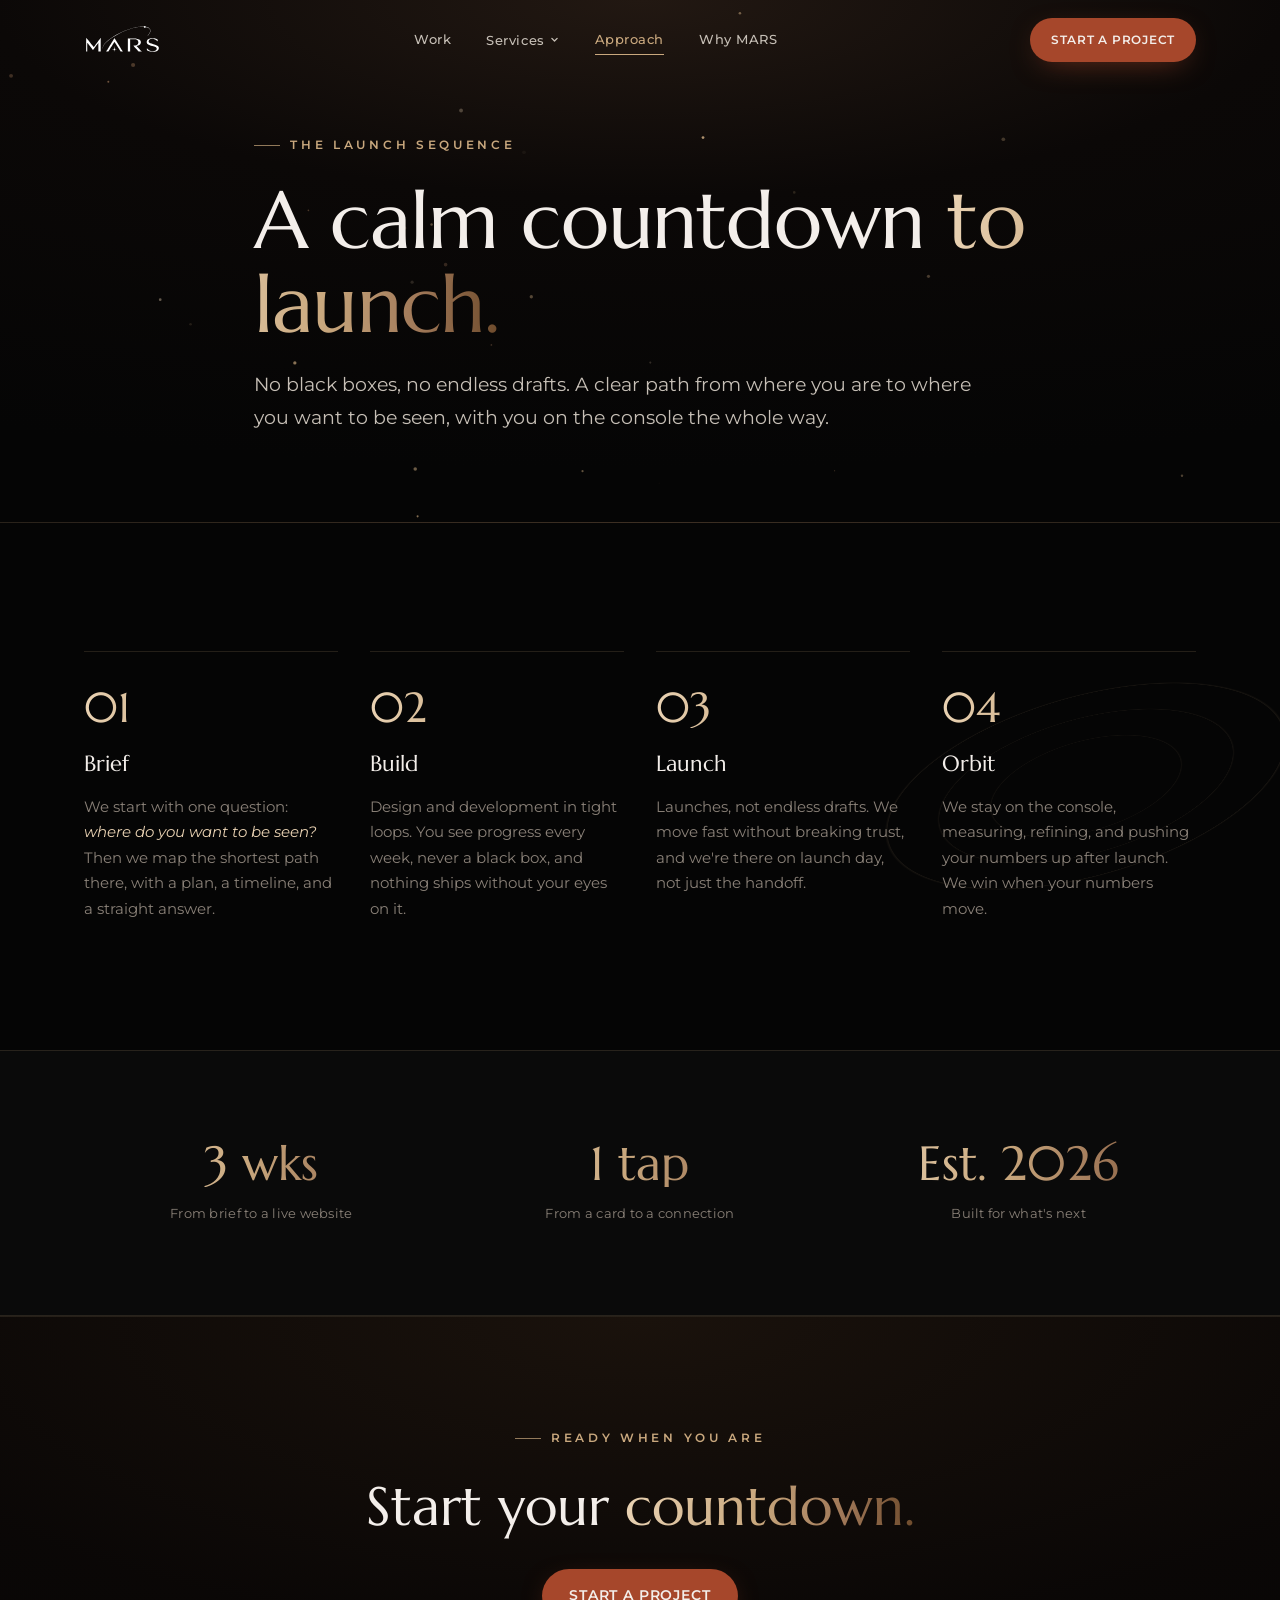
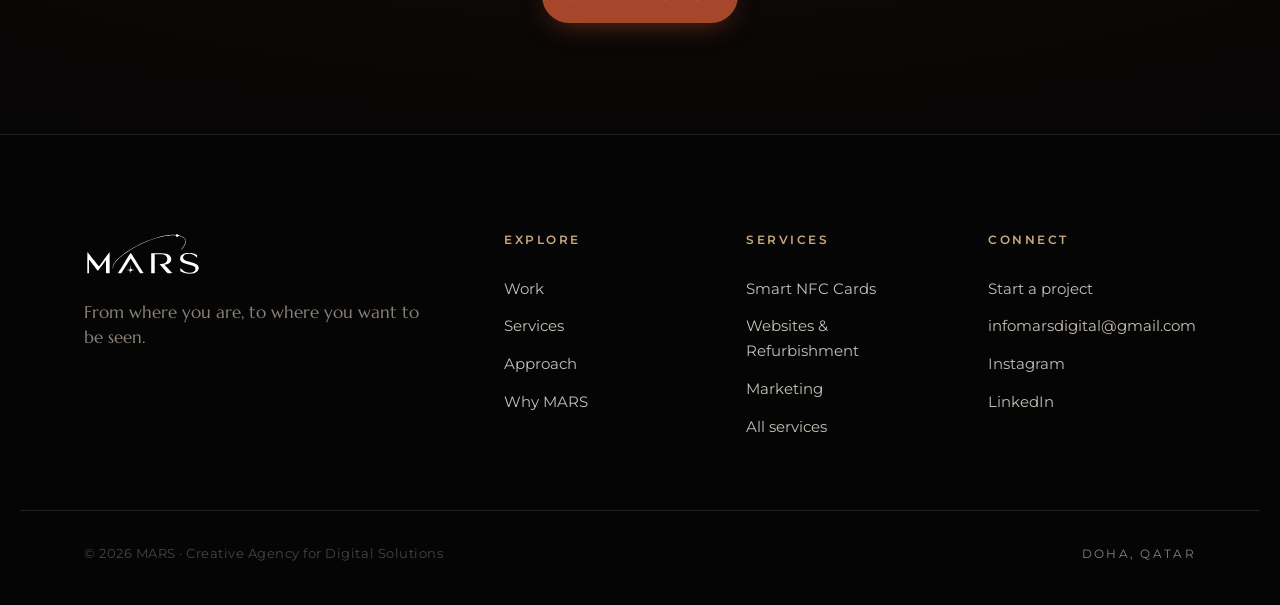
==== commit a898ba64: "Wire up contact form, switch to Doha-only, strip dashes from copy - Contact form now posts to Formsp" ====
--- a/approach.html
+++ b/approach.html
@@ -3,8 +3,8 @@
 <head>
   <meta charset="UTF-8" />
   <meta name="viewport" content="width=device-width, initial-scale=1.0" />
-  <title>Approach — MARS</title>
-  <meta name="description" content="The MARS launch sequence: a calm countdown to lift-off. Brief, Build, Launch, Orbit — no black boxes, no endless drafts, a clear path from where you are to where you want to be seen." />
+  <title>Approach · MARS</title>
+  <meta name="description" content="The MARS launch sequence: a calm countdown to launch. Brief, Build, Launch, Orbit. No black boxes, no endless drafts, a clear path from where you are to where you want to be seen." />
   <meta name="theme-color" content="#050505" />
   <link rel="icon" type="image/svg+xml" href="assets/logos/MARS_Icon.svg" />
   <link rel="preconnect" href="https://fonts.googleapis.com" />
@@ -17,7 +17,7 @@
 
   <header class="nav" id="nav">
     <div class="nav__inner">
-      <a class="nav__brand" href="index.html" aria-label="MARS — home">
+      <a class="nav__brand" href="index.html" aria-label="MARS home">
         <img src="assets/logos/MARS_Wordmark_White.svg?v=2" alt="MARS" class="nav__logo" />
       </a>
       <nav class="nav__links" aria-label="Primary">
@@ -68,10 +68,10 @@
       <canvas class="page-hero__canvas sky" data-density="0.7" aria-hidden="true"></canvas>
       <div class="container page-hero__inner reveal">
         <p class="eyebrow eyebrow--gold">The launch sequence</p>
-        <h1 class="page-hero__title">A calm countdown <span>to lift-off.</span></h1>
+        <h1 class="page-hero__title">A calm countdown <span>to launch.</span></h1>
         <p class="page-hero__intro">
           No black boxes, no endless drafts. A clear path from where you are to where you
-          want to be seen — with you on the console the whole way.
+          want to be seen, with you on the console the whole way.
         </p>
       </div>
     </section>
@@ -84,7 +84,7 @@
           <li class="step reveal">
             <span class="step__num">01</span>
             <h2 class="step__title">Brief</h2>
-            <p class="step__desc">We start with one question — <em>where do you want to be seen?</em> Then we map the shortest path there, with a plan, a timeline, and a straight answer.</p>
+            <p class="step__desc">We start with one question: <em>where do you want to be seen?</em> Then we map the shortest path there, with a plan, a timeline, and a straight answer.</p>
           </li>
           <li class="step reveal">
             <span class="step__num">02</span>
@@ -94,12 +94,12 @@
           <li class="step reveal">
             <span class="step__num">03</span>
             <h2 class="step__title">Launch</h2>
-            <p class="step__desc">Launches, not endless drafts. We move fast without breaking trust — and we're there for go-live, not just the handoff.</p>
+            <p class="step__desc">Launches, not endless drafts. We move fast without breaking trust, and we're there on launch day, not just the handoff.</p>
           </li>
           <li class="step reveal">
             <span class="step__num">04</span>
             <h2 class="step__title">Orbit</h2>
-            <p class="step__desc">We stay on the console — measuring, refining, and pushing your numbers up after launch. We win when your numbers move.</p>
+            <p class="step__desc">We stay on the console, measuring, refining, and pushing your numbers up after launch. We win when your numbers move.</p>
           </li>
         </ol>
       </div>
@@ -115,10 +115,6 @@
         <div class="signal reveal">
           <span class="signal__value">1 tap</span>
           <span class="signal__label">From a card to a connection</span>
-        </div>
-        <div class="signal reveal">
-          <span class="signal__value">2 cities</span>
-          <span class="signal__label">On the ground — Doha &amp; Cairo</span>
         </div>
         <div class="signal reveal">
           <span class="signal__value">Est. 2026</span>
@@ -139,7 +135,7 @@
   <footer class="footer">
     <div class="container footer__inner">
       <div class="footer__brand">
-        <img src="assets/logos/MARS_Wordmark_White.svg?v=2" alt="MARS — Creative Agency for Digital Solutions" class="footer__logo" />
+        <img src="assets/logos/MARS_Wordmark_White.svg?v=2" alt="MARS · Creative Agency for Digital Solutions" class="footer__logo" />
         <p class="footer__tagline">From where you are, to where you want to be seen.</p>
       </div>
       <nav class="footer__col" aria-label="Explore">
@@ -159,14 +155,14 @@
       <nav class="footer__col" aria-label="Connect">
         <h4>Connect</h4>
         <a href="contact.html">Start a project</a>
-        <a href="mailto:hello@mars.agency">hello@mars.agency</a>
+        <a href="mailto:infomarsdigital@gmail.com">infomarsdigital@gmail.com</a>
         <a href="#" data-social="instagram">Instagram</a>
         <a href="#" data-social="linkedin">LinkedIn</a>
       </nav>
     </div>
     <div class="container footer__bottom">
       <p>© <span id="year">2026</span> MARS · Creative Agency for Digital Solutions</p>
-      <p class="footer__made">Doha · Cairo</p>
+      <p class="footer__made">Doha, Qatar</p>
     </div>
   </footer>
 
--- a/css/styles.css
+++ b/css/styles.css
@@ -441,7 +441,7 @@
 
 /* ============================== SIGNALS ============================== */
 .signals { padding: clamp(3rem, 7vw, 5rem) 0; background: var(--surface-1); border-block: 1px solid var(--line-dark); }
-.signals__grid { display: grid; grid-template-columns: repeat(4, 1fr); gap: 1.5rem; text-align: center; }
+.signals__grid { display: grid; grid-template-columns: repeat(3, 1fr); gap: 1.5rem; text-align: center; }
 .signal { padding: 0.5rem; }
 .signal__value {
   display: block; font-family: var(--font-display); font-weight: 400;
@@ -478,6 +478,10 @@
 .field input:user-invalid, .field textarea:user-invalid { border-color: var(--terracotta); }
 .contact-form__note { margin-top: 1rem; font-size: 0.8rem; color: var(--n-8a); text-align: center; }
 .contact-form__note.is-ok { color: var(--gold-light); }
+.contact-form__note.is-error { color: var(--dust-orange); }
+/* Honeypot: off-canvas rather than display:none, which some bots detect and skip */
+.hp { position: absolute; left: -9999px; width: 1px; height: 1px; overflow: hidden; }
+.btn:disabled { opacity: 0.6; cursor: not-allowed; transform: none; }
 
 /* ============================== FOOTER ============================== */
 .footer { background: var(--deep-space); border-top: 1px solid var(--line-dark); padding: clamp(3.5rem, 8vw, 6rem) 0 2.5rem; }
@@ -724,7 +728,7 @@
   .steps { grid-template-columns: repeat(2, 1fr); }
   .steps--3 { grid-template-columns: repeat(3, 1fr); }
   .prod-grid { grid-template-columns: repeat(2, 1fr); }
-  .signals__grid { grid-template-columns: repeat(2, 1fr); gap: 2.4rem 1.5rem; }
+  .signals__grid { grid-template-columns: repeat(3, 1fr); gap: 2.4rem 1.5rem; }
   .why__inner { grid-template-columns: 1fr; }
   .footer__inner { grid-template-columns: 1fr 1fr; }
   .footer__brand { grid-column: 1 / -1; }
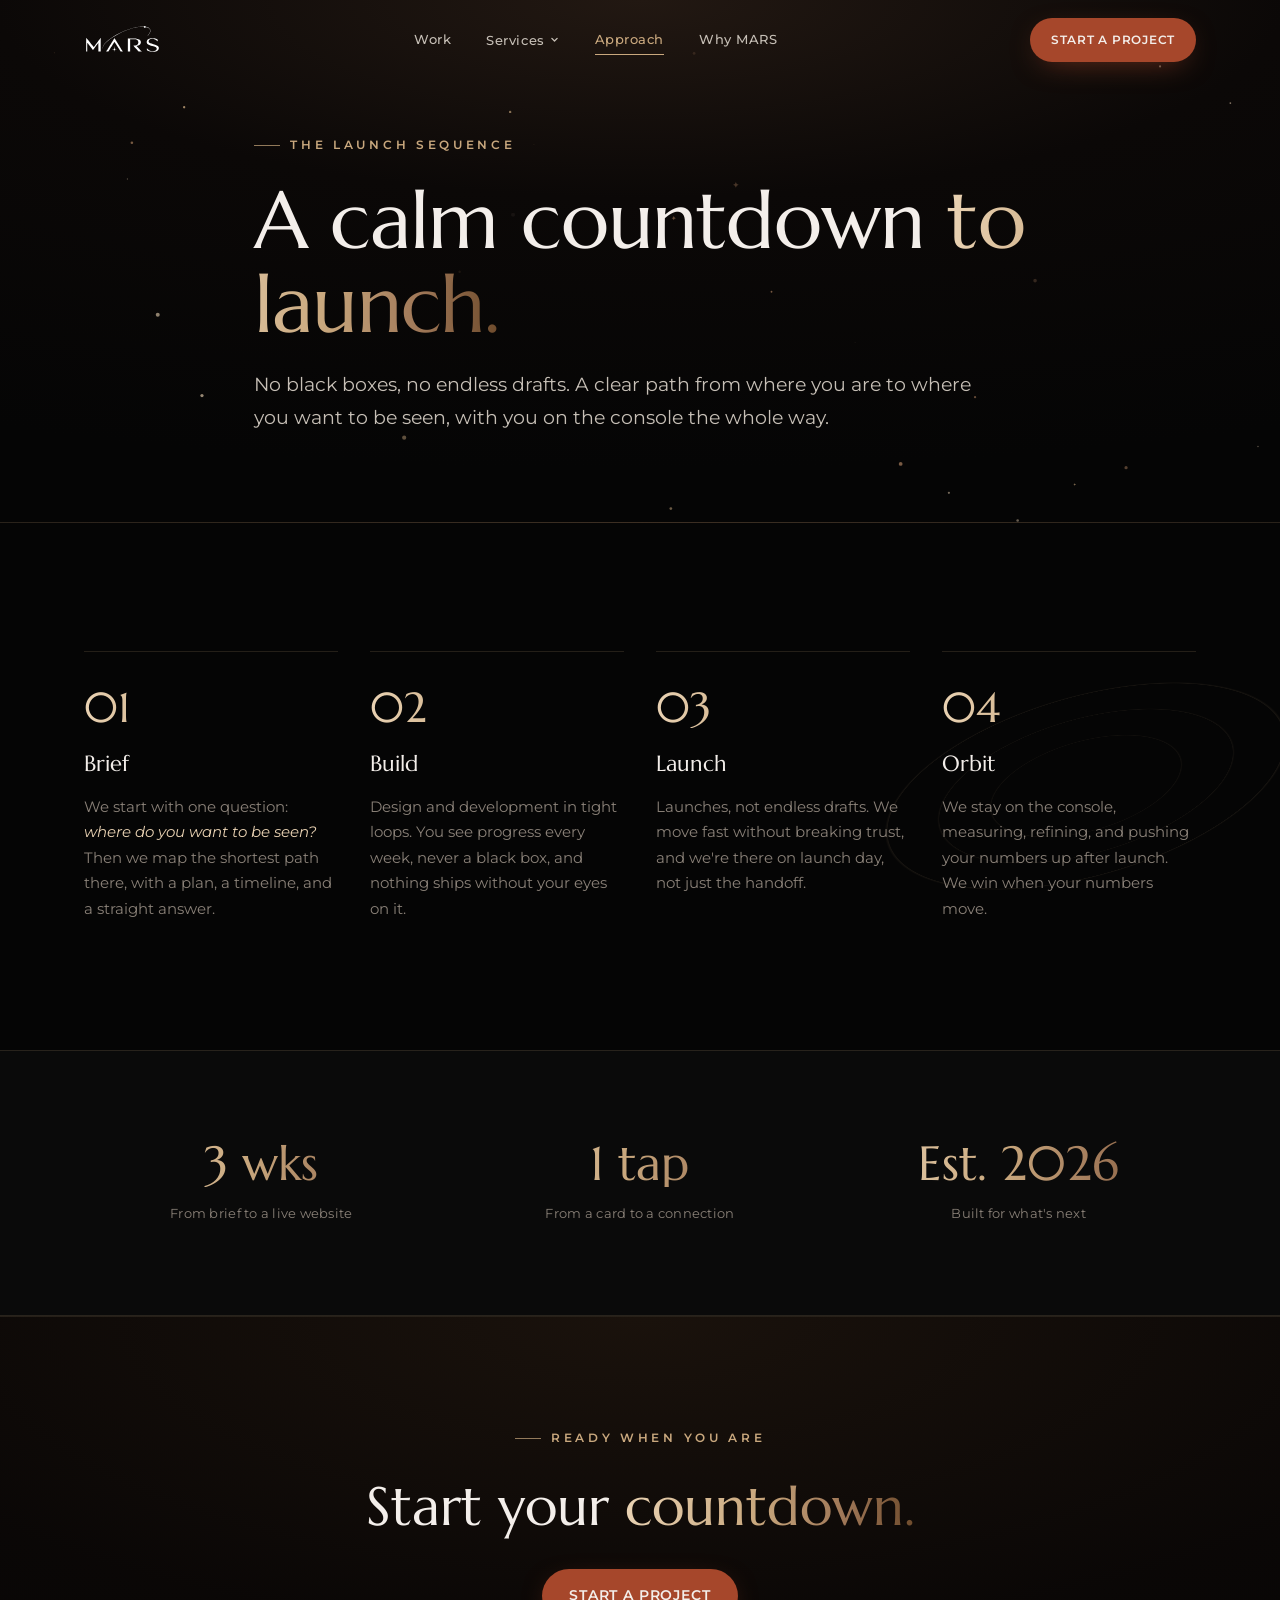
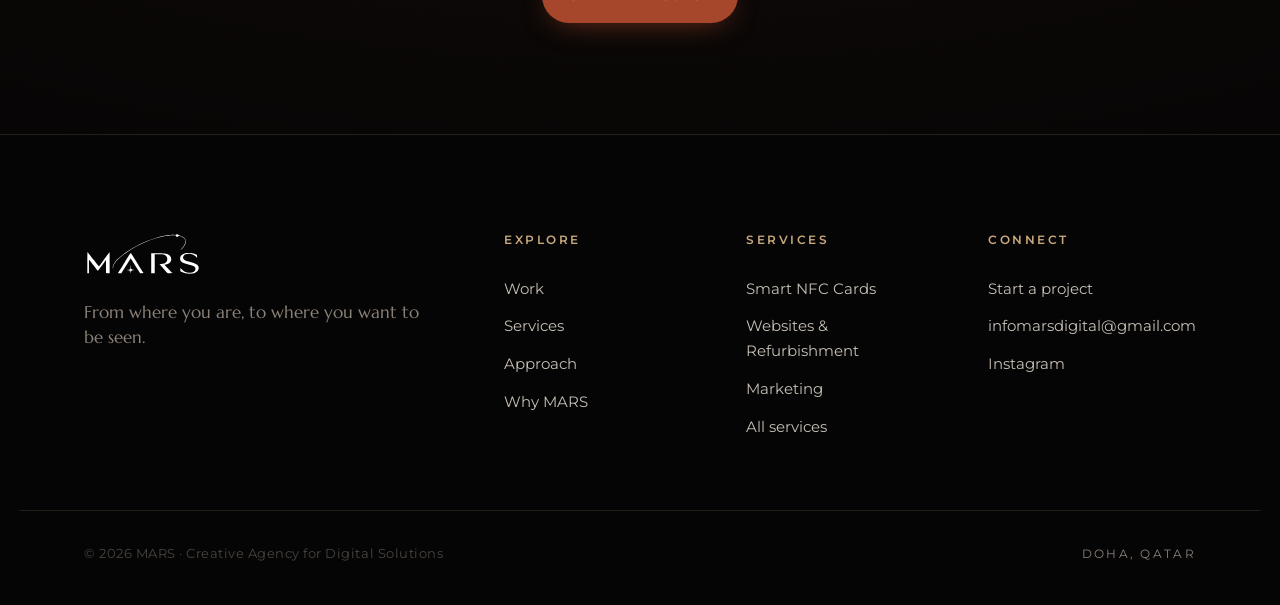
==== commit e92b8762: "Link Instagram, remove LinkedIn from the footer - Instagram now points at instagram.com/mars.digital" ====
--- a/approach.html
+++ b/approach.html
@@ -156,8 +156,7 @@
         <h4>Connect</h4>
         <a href="contact.html">Start a project</a>
         <a href="mailto:infomarsdigital@gmail.com">infomarsdigital@gmail.com</a>
-        <a href="#" data-social="instagram">Instagram</a>
-        <a href="#" data-social="linkedin">LinkedIn</a>
+        <a href="https://www.instagram.com/mars.digital.solutions" data-social="instagram" target="_blank" rel="noopener">Instagram</a>
       </nav>
     </div>
     <div class="container footer__bottom">
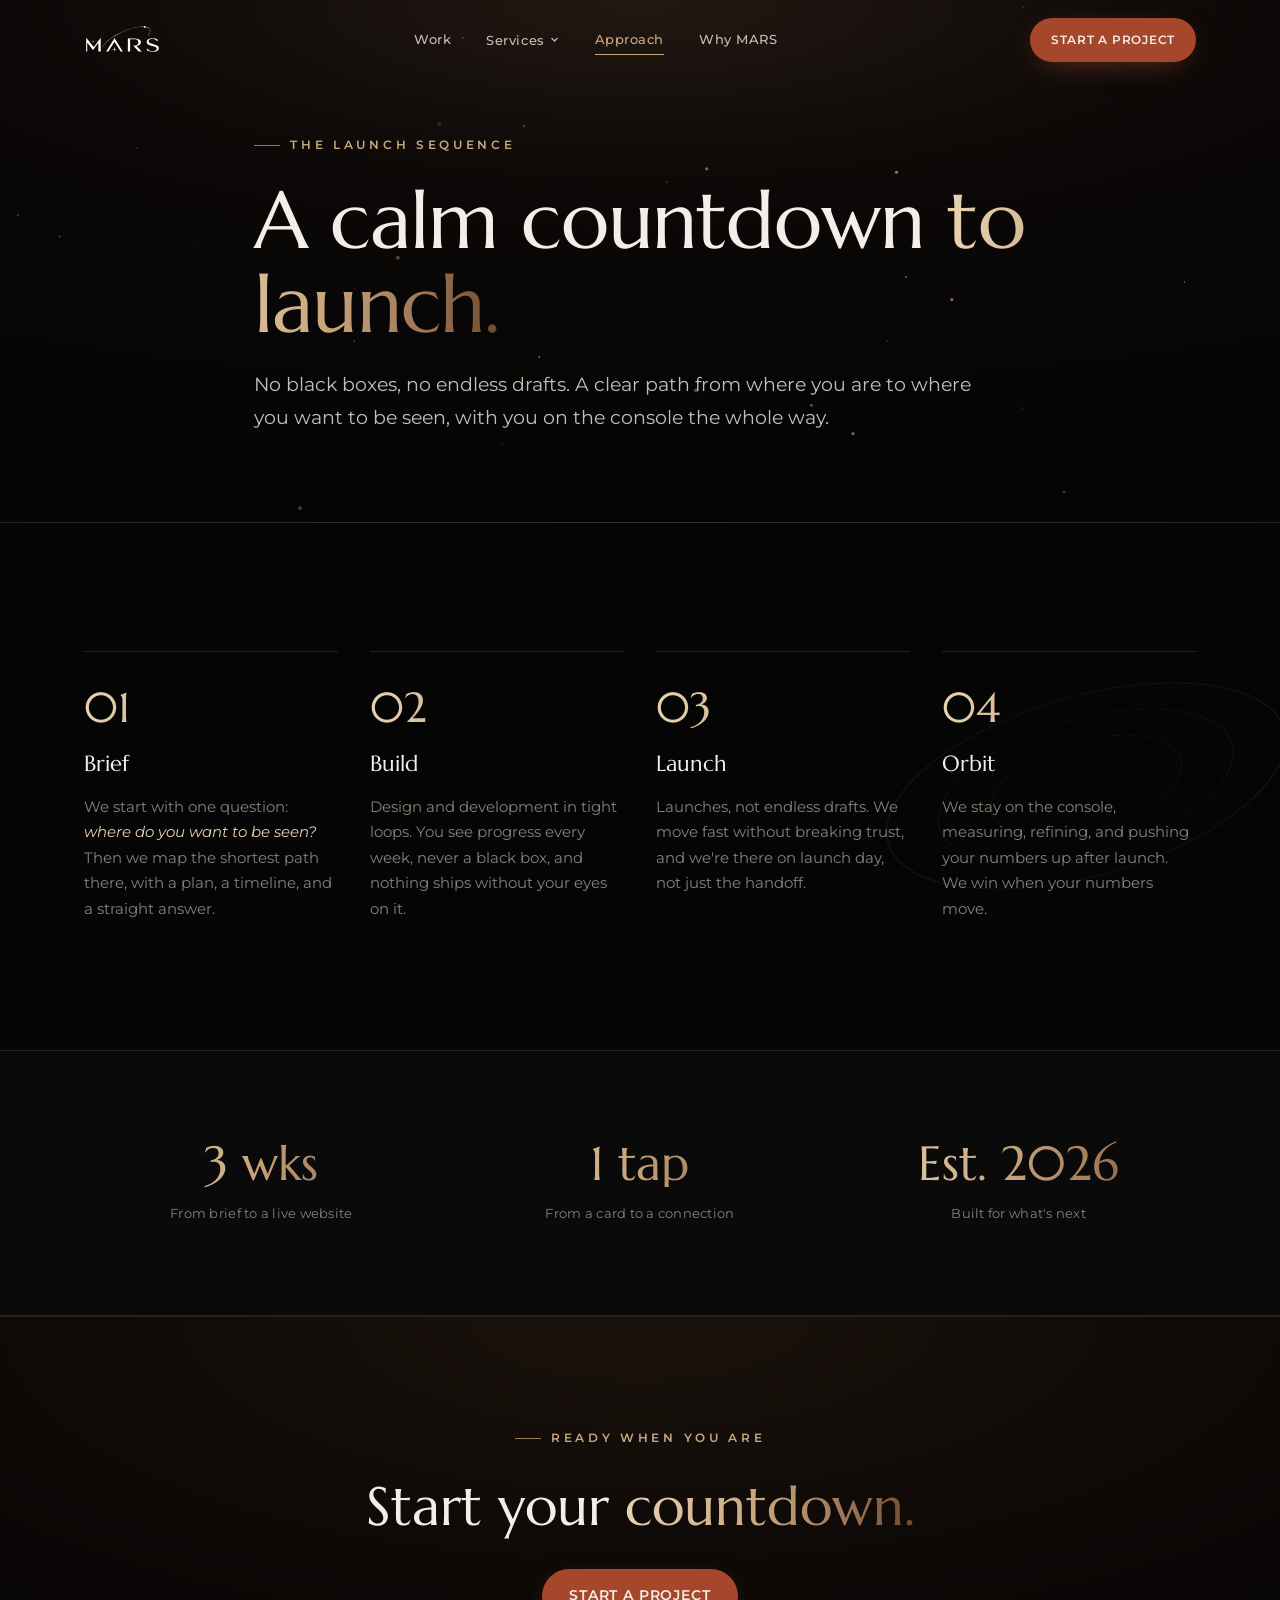
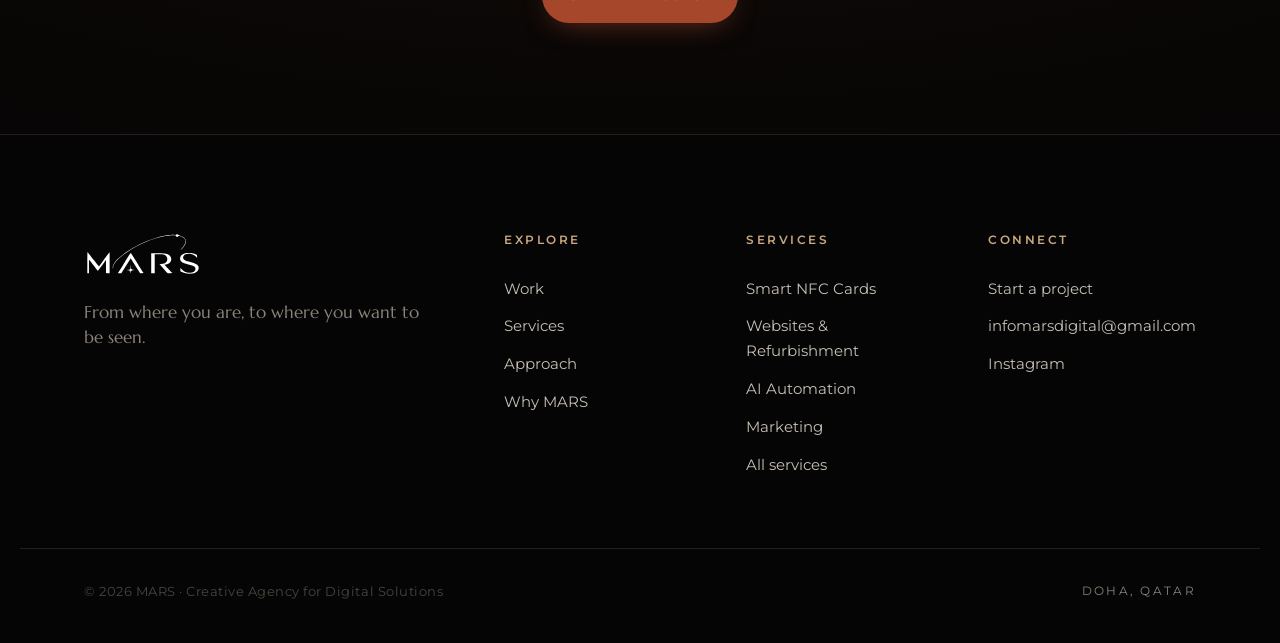
==== commit 2c026483: "Add AI Automation as a fourth service New automation.html covering the four workflows clients most o" ====
--- a/approach.html
+++ b/approach.html
@@ -31,6 +31,7 @@
             <a href="services.html" class="nav__dd-all">All services</a>
             <a href="nfc.html">Smart NFC Cards<small>Cards, tags &amp; stands that tap to connect</small></a>
             <a href="websites.html">Websites &amp; Refurbishment<small>New builds, and rescues of existing sites</small></a>
+            <a href="automation.html">AI Automation<small>Workflows and AI agents that run themselves</small></a>
             <a href="marketing.html">Marketing<small>Campaigns, delivered with our partners</small></a>
           </div>
         </div>
@@ -54,6 +55,7 @@
         <a href="services.html">All services</a>
         <a href="nfc.html">Smart NFC Cards</a>
         <a href="websites.html">Websites &amp; Refurbishment</a>
+        <a href="automation.html">AI Automation</a>
         <a href="marketing.html">Marketing</a>
       </div>
       <a href="approach.html">Approach</a>
@@ -149,6 +151,7 @@
         <h4>Services</h4>
         <a href="nfc.html">Smart NFC Cards</a>
         <a href="websites.html">Websites &amp; Refurbishment</a>
+        <a href="automation.html">AI Automation</a>
         <a href="marketing.html">Marketing</a>
         <a href="services.html">All services</a>
       </nav>
--- a/css/styles.css
+++ b/css/styles.css
@@ -314,7 +314,7 @@
   -webkit-mask-image: linear-gradient(90deg, transparent, #000 8%, #000 92%, transparent);
           mask-image: linear-gradient(90deg, transparent, #000 8%, #000 92%, transparent);
 }
-.marquee__track { display: inline-flex; align-items: center; gap: 2.6rem; animation: marquee 34s linear infinite; }
+.marquee__track { display: inline-flex; align-items: center; gap: 2.6rem; animation: marquee 46s linear infinite; }
 .marquee__track span {
   font-family: var(--font-display); font-size: clamp(1.2rem, 2.4vw, 1.7rem); color: var(--n-8a); letter-spacing: 0.02em;
 }
@@ -337,7 +337,7 @@
 
 .services { padding: clamp(4.5rem, 10vw, 8rem) 0; }
 .services__grid {
-  display: grid; grid-template-columns: repeat(3, 1fr); gap: clamp(1rem, 2vw, 1.6rem);
+  display: grid; grid-template-columns: repeat(4, 1fr); gap: clamp(1rem, 2vw, 1.6rem);
 }
 .service-card {
   position: relative; display: flex; flex-direction: column;
@@ -701,7 +701,8 @@
 .partner-note p + p { margin-top: 0.8rem; }
 
 /* ============================== SERVICE INDEX (overview cards) ============================== */
-.svc-index { display: grid; grid-template-columns: repeat(3, 1fr); gap: clamp(1rem, 2vw, 1.5rem); }
+/* Four services sit better as a 2x2 than as four cramped columns */
+.svc-index { display: grid; grid-template-columns: repeat(2, 1fr); gap: clamp(1rem, 2vw, 1.5rem); }
 .svc-index__card {
   display: flex; flex-direction: column; position: relative; overflow: hidden;
   background: var(--surface-2); border: 1px solid var(--line-dark); border-radius: var(--radius);
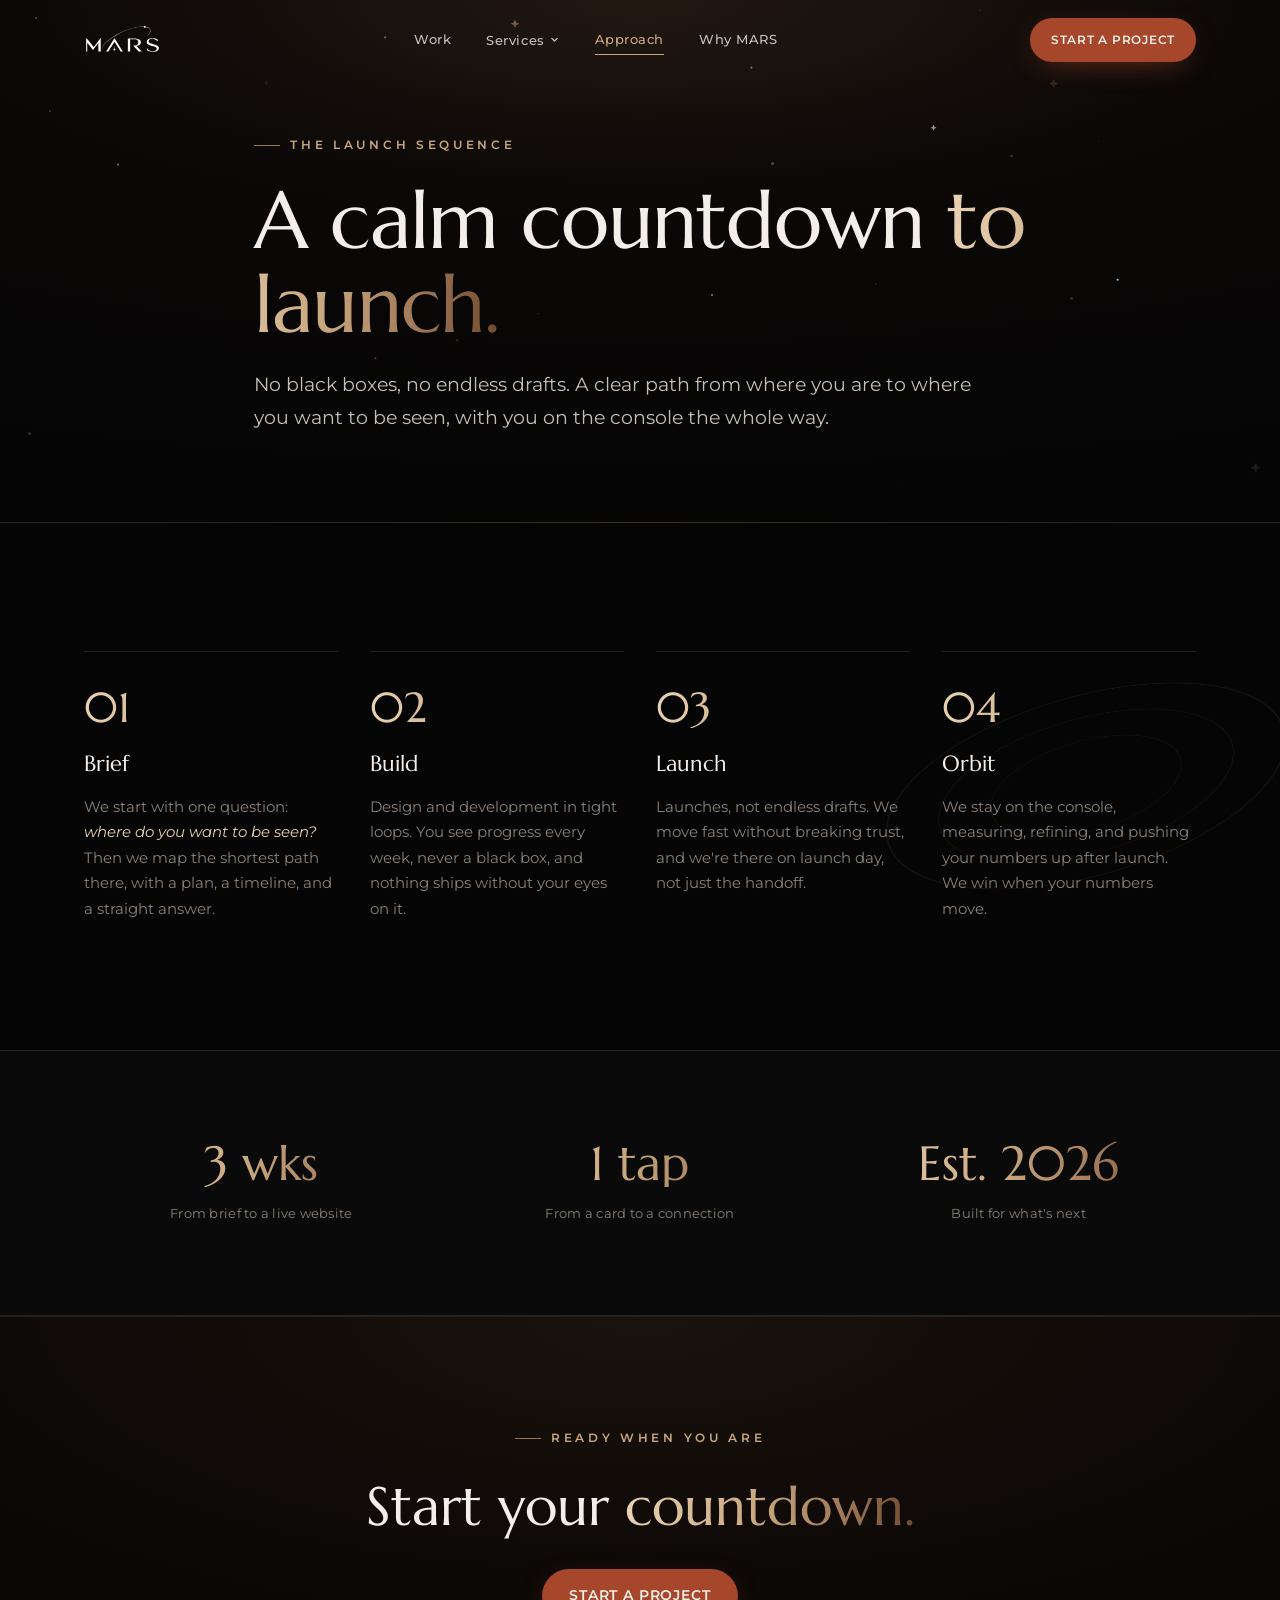
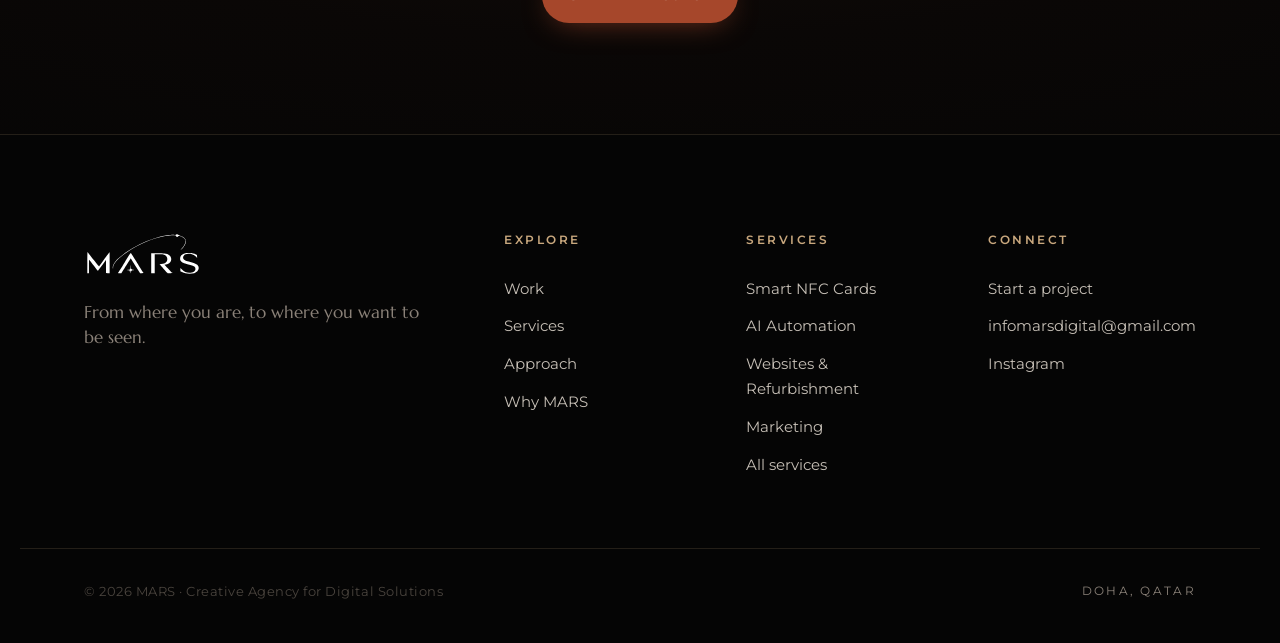
==== commit 7763b2ce: "Lead with NFC and AI automation as the two focus services NFC stays the flagship and AI automation m" ====
--- a/approach.html
+++ b/approach.html
@@ -30,8 +30,8 @@
           <div class="nav__dd-menu" id="svcMenu" role="group" aria-labelledby="svcBtn">
             <a href="services.html" class="nav__dd-all">All services</a>
             <a href="nfc.html">Smart NFC Cards<small>Cards, tags &amp; stands that tap to connect</small></a>
+            <a href="automation.html">AI Automation<small>Workflows and AI agents that run themselves</small></a>
             <a href="websites.html">Websites &amp; Refurbishment<small>New builds, and rescues of existing sites</small></a>
-            <a href="automation.html">AI Automation<small>Workflows and AI agents that run themselves</small></a>
             <a href="marketing.html">Marketing<small>Campaigns, delivered with our partners</small></a>
           </div>
         </div>
@@ -54,8 +54,8 @@
       <div class="mobile-menu__sub" id="mobileSvc" hidden>
         <a href="services.html">All services</a>
         <a href="nfc.html">Smart NFC Cards</a>
+        <a href="automation.html">AI Automation</a>
         <a href="websites.html">Websites &amp; Refurbishment</a>
-        <a href="automation.html">AI Automation</a>
         <a href="marketing.html">Marketing</a>
       </div>
       <a href="approach.html">Approach</a>
@@ -150,8 +150,8 @@
       <nav class="footer__col" aria-label="Services">
         <h4>Services</h4>
         <a href="nfc.html">Smart NFC Cards</a>
+        <a href="automation.html">AI Automation</a>
         <a href="websites.html">Websites &amp; Refurbishment</a>
-        <a href="automation.html">AI Automation</a>
         <a href="marketing.html">Marketing</a>
         <a href="services.html">All services</a>
       </nav>
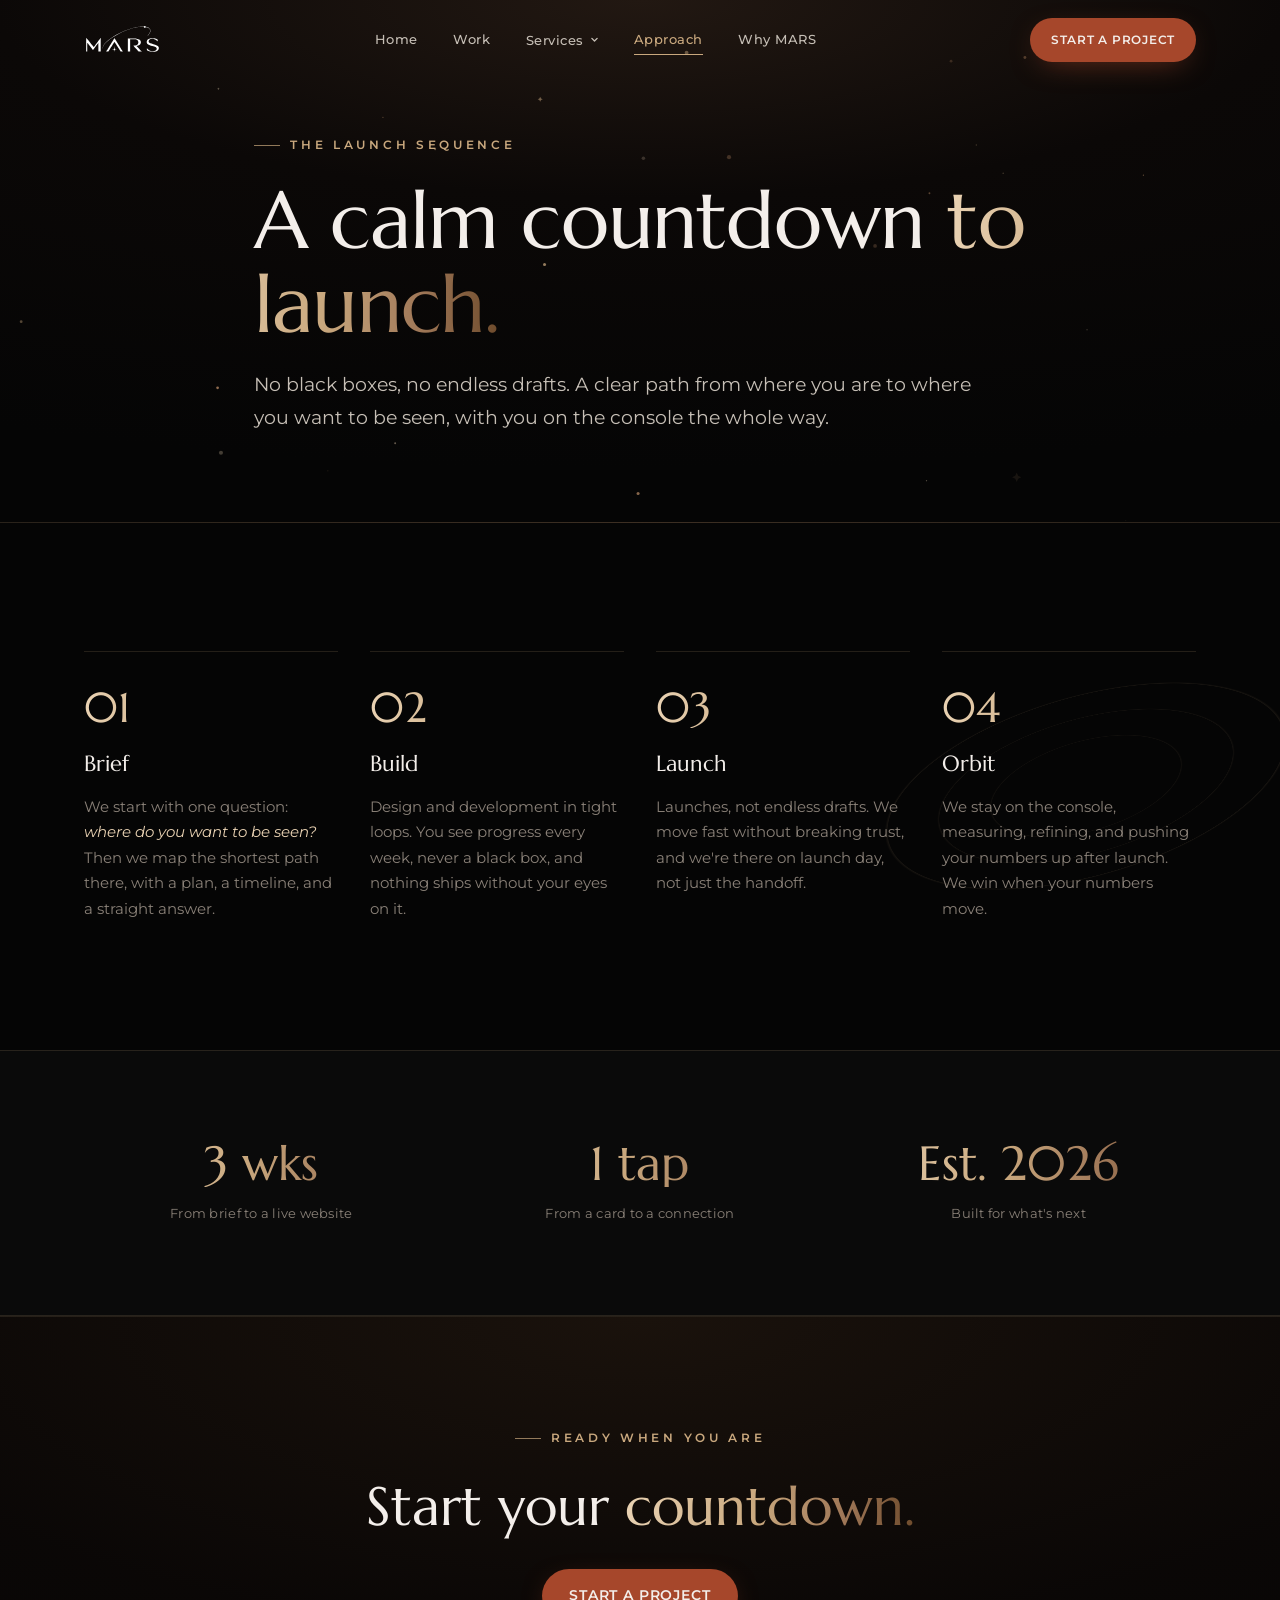
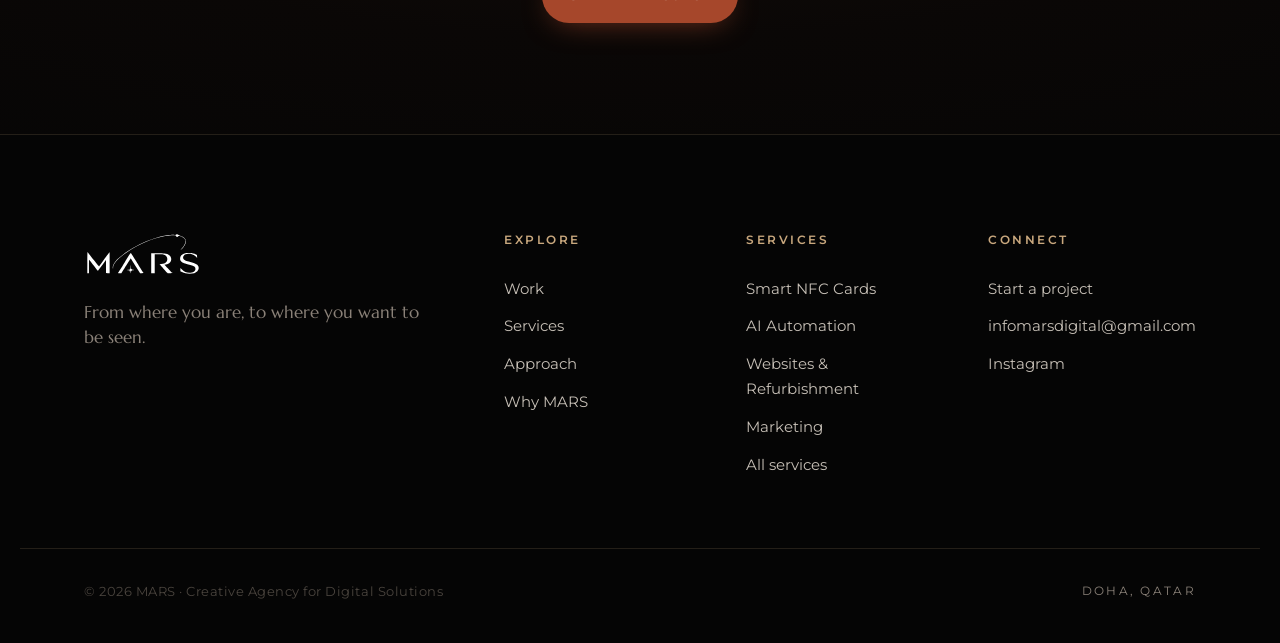
==== commit 323ac005: "Add a Home link to the top menu Home is now the first item in the desktop nav and the mobile menu on" ====
--- a/approach.html
+++ b/approach.html
@@ -21,6 +21,7 @@
         <img src="assets/logos/MARS_Wordmark_White.svg?v=2" alt="MARS" class="nav__logo" />
       </a>
       <nav class="nav__links" aria-label="Primary">
+        <a href="index.html">Home</a>
         <a href="work.html">Work</a>
         <div class="nav__dd">
           <button class="nav__dd-btn" id="svcBtn" aria-expanded="false" aria-controls="svcMenu" aria-haspopup="true">
@@ -46,6 +47,7 @@
       </button>
     </div>
     <div class="mobile-menu" id="mobileMenu" hidden>
+      <a href="index.html">Home</a>
       <a href="work.html">Work</a>
       <button class="mobile-menu__toggle" id="mobileSvcToggle" aria-expanded="false" aria-controls="mobileSvc">
         Services
